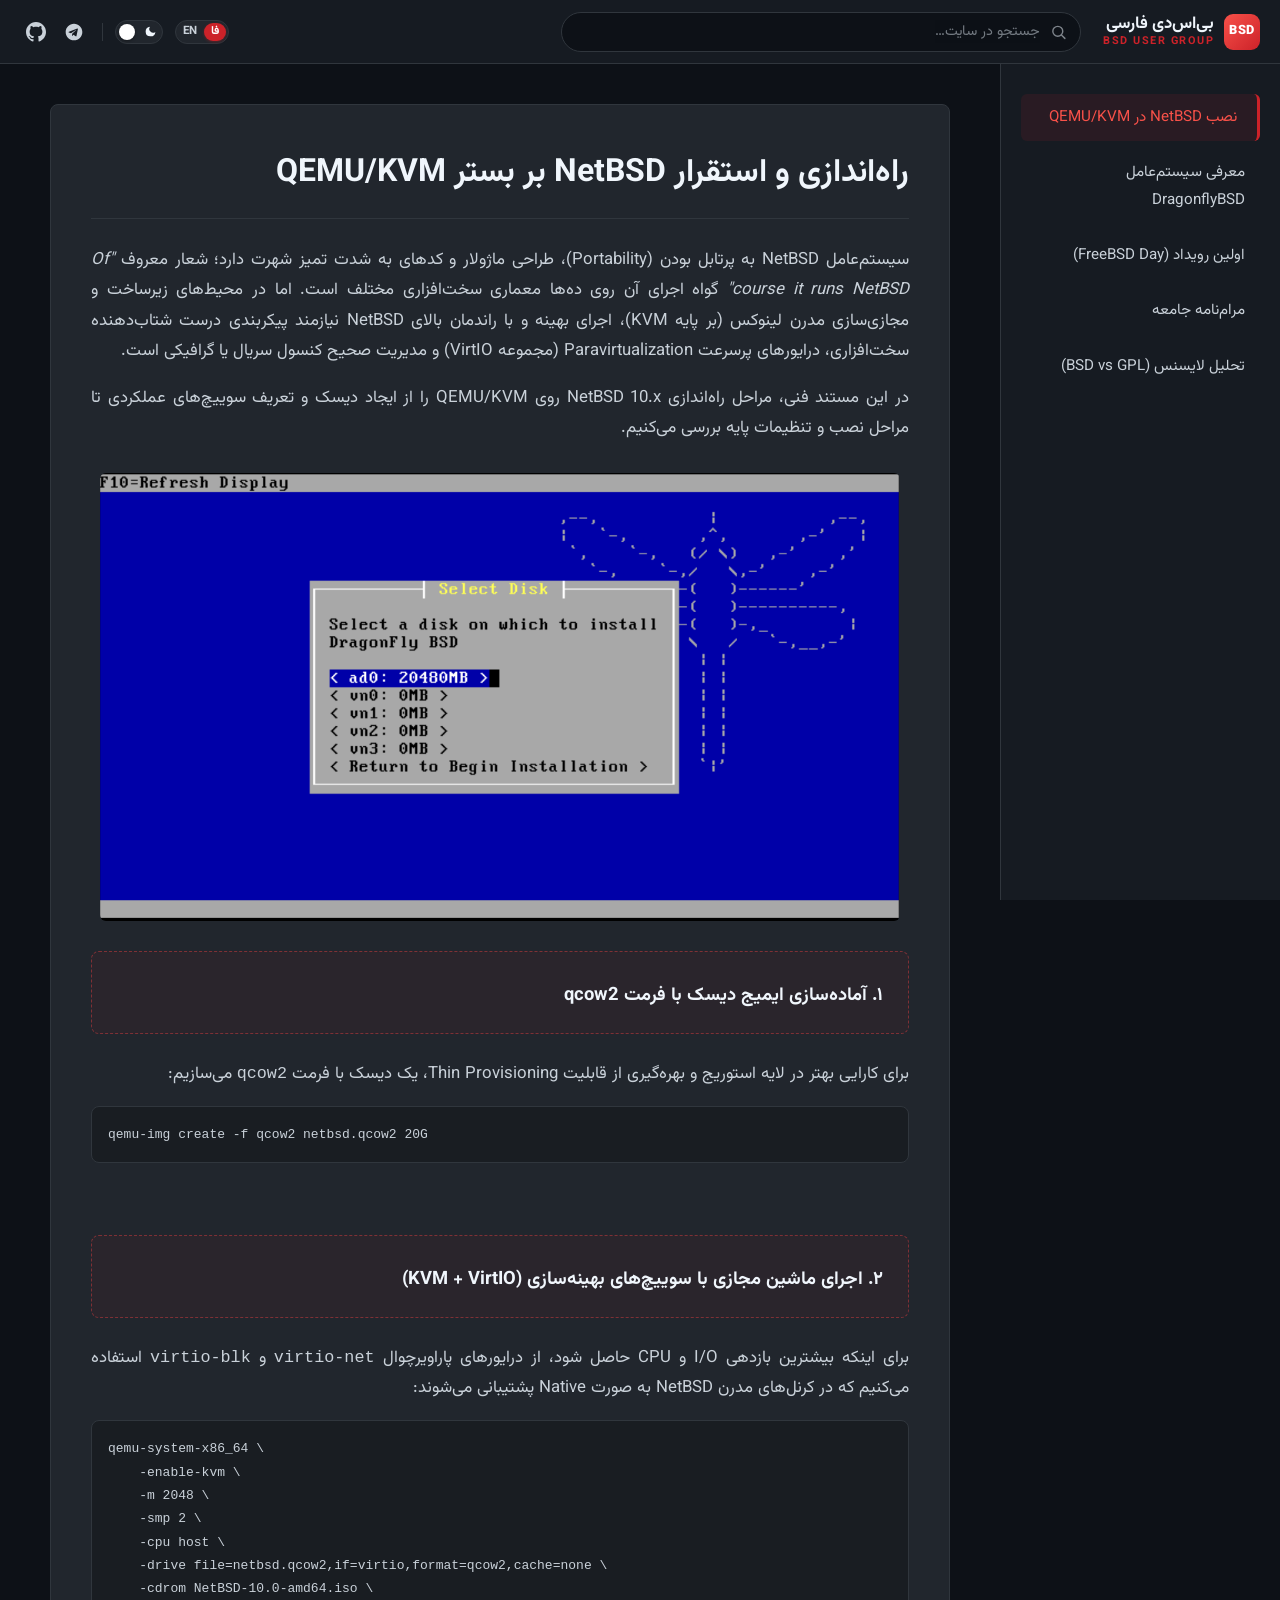
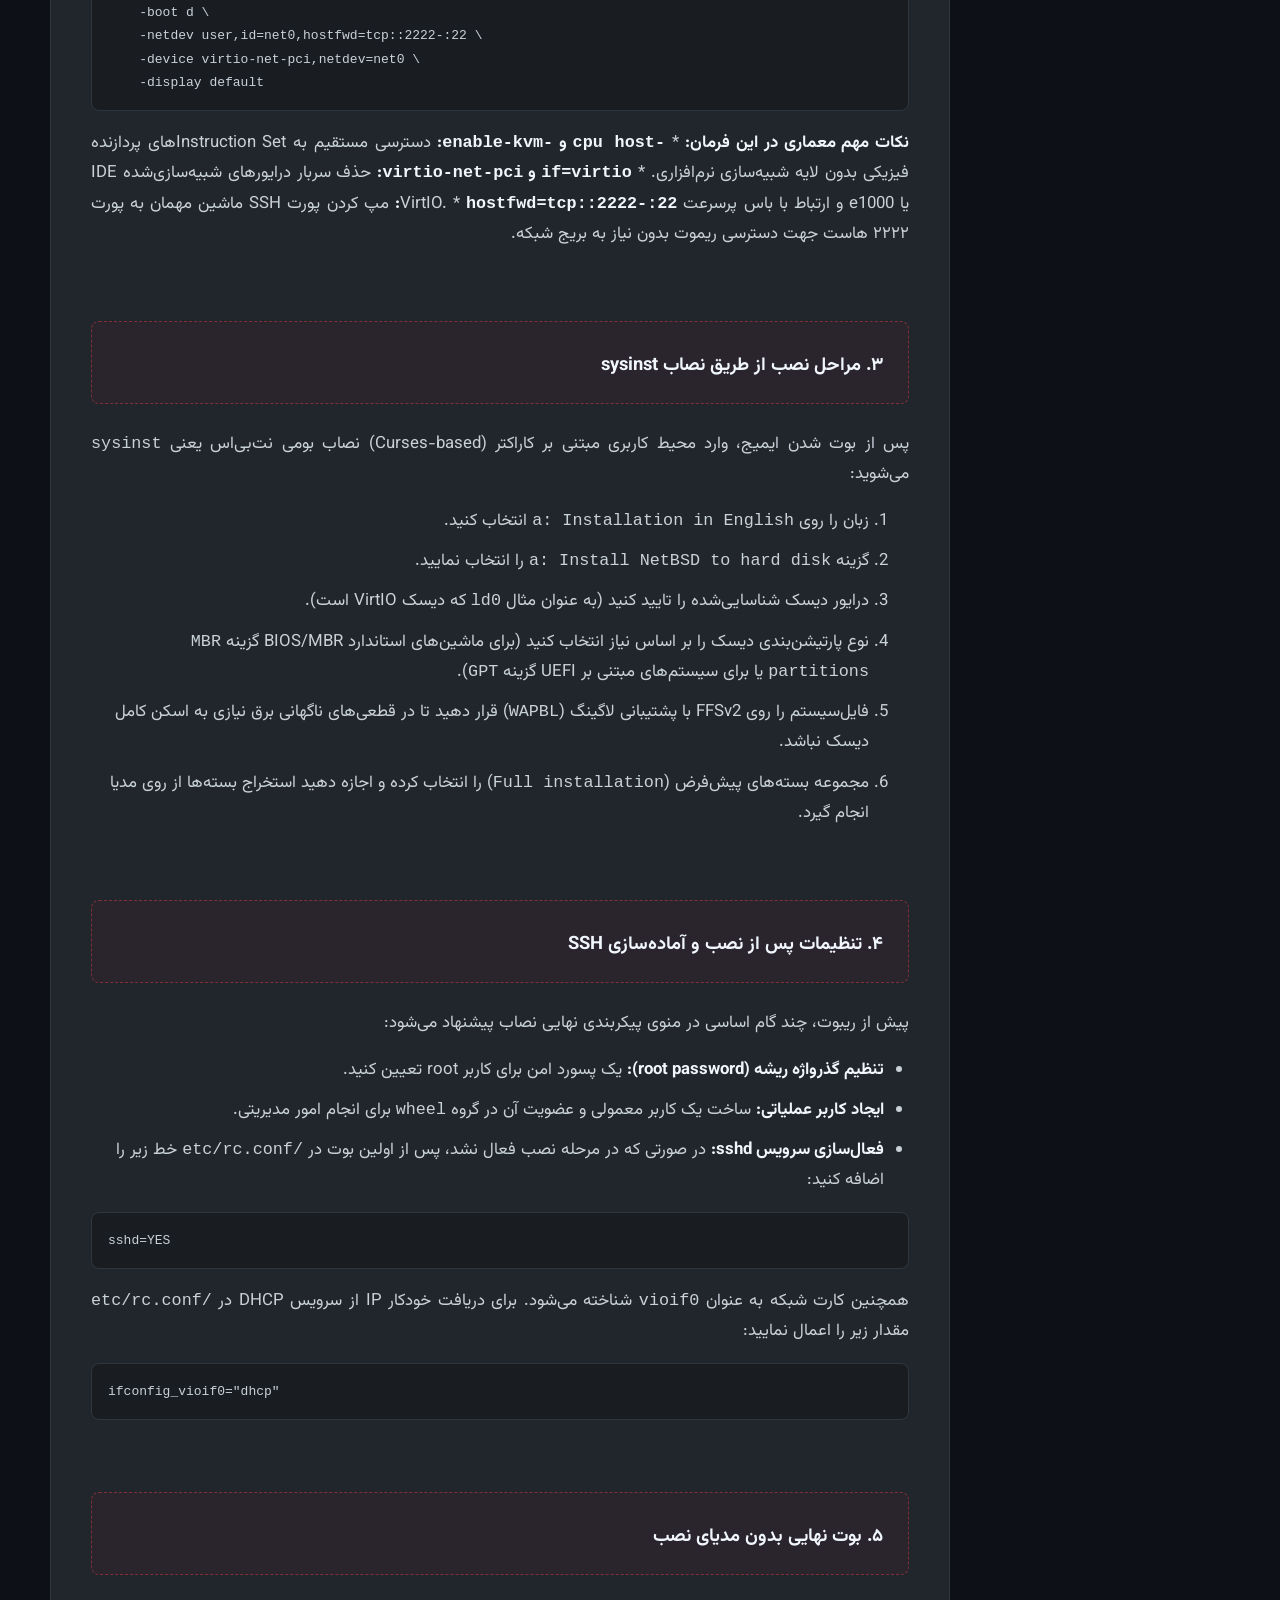
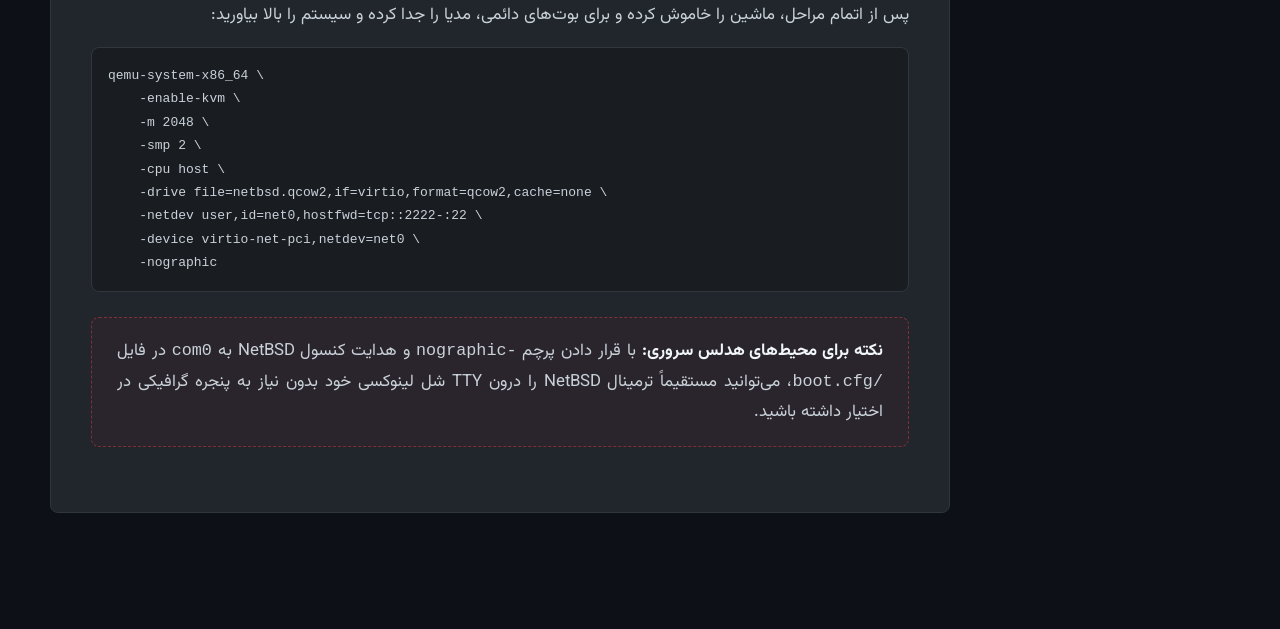
==== site/index.html @ f17d38d9 "feat: add multilingual support with English and Farsi UI translations and RTL layout adjustments" ====
<!DOCTYPE html>
<html lang="fa" dir="rtl">
<head>
    <meta charset="UTF-8">
    <meta name="viewport" content="width=device-width, initial-scale=1.0">
    <title>نصب NetBSD در QEMU/KVM | بی‌اس‌دی فارسی</title>
    
    <link rel="preconnect" href="https://fonts.googleapis.com">
    <link rel="preconnect" href="https://fonts.gstatic.com" crossorigin>
    <link href="https://fonts.googleapis.com/css2?family=Vazirmatn:wght@300;400;500;700;900&display=swap" rel="stylesheet">
    
    <style>
        body { font-family: 'Vazirmatn', sans-serif; margin: 0; }
        .layout-wrapper { display: flex; min-height: 100vh; }
    </style>

    
    <link rel="stylesheet" href="css/main.css">
    
</head>
<script>
    // Theme & Language initialization (at the top to prevent flicker)
    (function() {
        const currentTheme = localStorage.getItem('theme') || 'dark';
        document.documentElement.setAttribute('data-theme', currentTheme);

        const currentLang = localStorage.getItem('lang') || 'fa';
        document.documentElement.setAttribute('lang', currentLang);
        document.documentElement.setAttribute('dir', currentLang === 'en' ? 'ltr' : 'rtl');
    })();
</script>
<body>

<header class="site-header" id="siteHeader">
    <div class="header-inner">

        <button class="hamburger-btn" id="menuBtn" aria-label="Toggle Menu" aria-controls="sidebar" aria-expanded="false">☰</button>

        <a class="site-brand" href="./">
            <span class="brand-mark" aria-hidden="true">BSD</span>
            <span class="brand-text">
                <span class="brand-name">
                    <span class="lang-fa">بی‌اس‌دی فارسی</span>
                    <span class="lang-en">BSD Farsi</span>
                </span>
                <span class="brand-tagline">BSD USER GROUP</span>
            </span>
        </a>

        <div class="header-search" id="headerSearch"
             data-index="./search/search_index.json"
             data-base="./">
            <span class="search-icon" aria-hidden="true">
                <svg viewBox="0 0 24 24" width="17" height="17" fill="none" stroke="currentColor" stroke-width="2" stroke-linecap="round">
                    <circle cx="11" cy="11" r="7"></circle>
                    <path d="M16.5 16.5 21 21"></path>
                </svg>
            </span>
            <input type="search" class="search-input" id="siteSearch" placeholder="جستجو در سایت…"
                   aria-label="جستجو در سایت" autocomplete="off" spellcheck="false">
            <div class="search-results" id="searchResults"></div>
        </div>

        <div class="header-actions">
            <div class="lang-toggle" role="group" aria-label="انتخاب زبان / Language selection">
                <button type="button" class="lang-btn active" data-lang="fa" id="langFa" aria-pressed="true" title="فارسی">فا</button>
                <button type="button" class="lang-btn" data-lang="en" id="langEn" aria-pressed="false" title="English">EN</button>
            </div>
            <div class="theme-toggle">
                <label class="switch" for="theme-switch" aria-label="تغییر پوسته تاریک و روشن">
                    <input type="checkbox" id="theme-switch">
                    <span class="slider">
                        <svg class="icon icon-sun" width="13" height="13" viewBox="0 0 24 24" fill="none" stroke="currentColor" stroke-width="2.2" stroke-linecap="round" stroke-linejoin="round" aria-hidden="true">
                            <circle cx="12" cy="12" r="5"></circle>
                            <line x1="12" y1="1" x2="12" y2="3"></line>
                            <line x1="12" y1="21" x2="12" y2="23"></line>
                            <line x1="4.22" y1="4.22" x2="5.64" y2="5.64"></line>
                            <line x1="18.36" y1="18.36" x2="19.78" y2="19.78"></line>
                            <line x1="1" y1="12" x2="3" y2="12"></line>
                            <line x1="21" y1="12" x2="23" y2="12"></line>
                            <line x1="4.22" y1="19.78" x2="5.64" y2="18.36"></line>
                            <line x1="18.36" y1="5.64" x2="19.78" y2="4.22"></line>
                        </svg>
                        <svg class="icon icon-moon" width="13" height="13" viewBox="0 0 24 24" fill="currentColor" aria-hidden="true">
                            <path d="M21 12.79A9 9 0 1 1 11.21 3 7 7 0 0 0 21 12.79z"></path>
                        </svg>
                    </span>
                </label>
            </div>
            <div class="header-separator" aria-hidden="true"></div>
            <div class="header-socials">
                <a class="header-link" href="https://t.me/bsdfarsi" target="_blank" rel="noopener" aria-label="کانال تلگرام بی‌اس‌دی فارسی">
                    <svg class="social-icon" width="20" height="20" viewBox="0 0 24 24" fill="currentColor">
                        <path d="M12 2C6.48 2 2 6.48 2 12s4.48 10 10 10 10-4.48 10-10S17.52 2 12 2zm4.64 6.8-1.68 7.92c-.12.58-.47.72-.96.45l-2.6-1.92-1.25 1.21c-.14.14-.26.26-.53.26l.19-2.65 4.82-4.35c.21-.19-.05-.29-.32-.11l-5.96 3.75-2.57-.8c-.56-.17-.57-.56.12-.83l10.05-3.87c.47-.17.88.11.73.94z"/>
                    </svg>
                </a>
                <a class="header-link" href="https://github.com/bsdfarsi" target="_blank" rel="noopener" aria-label="گیت‌هاب بی‌اس‌دی فارسی">
                    <svg class="social-icon" width="20" height="20" viewBox="0 0 24 24" fill="currentColor">
                        <path d="M12 0c-6.626 0-12 5.373-12 12 0 5.302 3.438 9.8 8.207 11.387.599.111.793-.261.793-.577v-2.234c-3.338.726-4.033-1.416-4.033-1.416-.546-1.387-1.333-1.756-1.333-1.756-1.089-.745.083-.729.083-.729 1.205.084 1.839 1.237 1.839 1.237 1.07 1.834 2.807 1.304 3.492.997.107-.775.418-1.305.762-1.604-2.665-.305-5.467-1.334-5.467-5.931 0-1.311.469-2.381 1.236-3.221-.124-.303-.535-1.524.117-3.176 0 0 1.008-.322 3.301 1.23.957-.266 1.983-.399 3.003-.404 1.02.005 2.047.138 3.006.404 2.291-1.552 3.297-1.23 3.297-1.23.653 1.653.242 2.874.118 3.176.77.84 1.235 1.911 1.235 3.221 0 4.609-2.807 5.624-5.479 5.921.43.372.823 1.102.823 2.222v3.293c0 .319.192.694.801.576 4.765-1.589 8.199-6.086 8.199-11.386 0-6.627-5.373-12-12-12z"/>
                    </svg>
                </a>
            </div>
        </div>

    </div>
</header>

<div class="layout-wrapper">

    <aside class="sidebar" id="sidebar">
        <ul class="sidebar-menu">
            
            <li>
                <a href="." class="active">
                    <span class="lang-fa">نصب NetBSD در QEMU/KVM</span>
                    <span class="lang-en">
                        Deploying NetBSD on QEMU/KVM
                    </span>
                </a>
            </li>
            
            <li>
                <a href="dragonflybsd/" class="">
                    <span class="lang-fa">معرفی سیستم‌عامل DragonflyBSD</span>
                    <span class="lang-en">
                        Introduction to DragonFly BSD
                        
                    </span>
                </a>
            </li>
            
            <li>
                <a href="freebsd-day/" class="">
                    <span class="lang-fa">اولین رویداد (FreeBSD Day)</span>
                    <span class="lang-en">
                        First Online Event (FreeBSD Day)
                        
                    </span>
                </a>
            </li>
            
            <li>
                <a href="rules/" class="">
                    <span class="lang-fa">مرام‌نامه جامعه</span>
                    <span class="lang-en">
                        Community Code of Conduct
                        
                    </span>
                </a>
            </li>
            
            <li>
                <a href="license/" class="">
                    <span class="lang-fa">تحلیل لایسنس (BSD vs GPL)</span>
                    <span class="lang-en">
                        License Analysis (BSD vs GPL)
                        
                    </span>
                </a>
            </li>
            
        </ul>

        <div class="sidebar-footer">
            <a href="https://github.com/bsdfarsi" target="_blank" rel="noopener" aria-label="GitHub">
                <svg class="social-icon" width="20" height="20" viewBox="0 0 24 24" fill="currentColor">
                    <path d="M12 0c-6.626 0-12 5.373-12 12 0 5.302 3.438 9.8 8.207 11.387.599.111.793-.261.793-.577v-2.234c-3.338.726-4.033-1.416-4.033-1.416-.546-1.387-1.333-1.756-1.333-1.756-1.089-.745.083-.729.083-.729 1.205.084 1.839 1.237 1.839 1.237 1.07 1.834 2.807 1.304 3.492.997.107-.775.418-1.305.762-1.604-2.665-.305-5.467-1.334-5.467-5.931 0-1.311.469-2.381 1.236-3.221-.124-.303-.535-1.524.117-3.176 0 0 1.008-.322 3.301 1.23.957-.266 1.983-.399 3.003-.404 1.02.005 2.047.138 3.006.404 2.291-1.552 3.297-1.23 3.297-1.23.653 1.653.242 2.874.118 3.176.77.84 1.235 1.911 1.235 3.221 0 4.609-2.807 5.624-5.479 5.921.43.372.823 1.102.823 2.222v3.293c0 .319.192.694.801.576 4.765-1.589 8.199-6.086 8.199-11.386 0-6.627-5.373-12-12-12z"/>
                </svg>
                <span class="lang-fa">گیت‌هاب</span>
                <span class="lang-en">GitHub</span>
            </a> | 
            <a href="https://t.me/bsdfarsi" target="_blank" rel="noopener" aria-label="Telegram">
                <svg class="social-icon" width="20" height="20" viewBox="0 0 24 24" fill="currentColor">
                    <path d="M12 2C6.48 2 2 6.48 2 12s4.48 10 10 10 10-4.48 10-10S17.52 2 12 2zm4.64 6.8-1.68 7.92c-.12.58-.47.72-.96.45l-2.6-1.92-1.25 1.21c-.14.14-.26.26-.53.26l.19-2.65 4.82-4.35c.21-.19-.05-.29-.32-.11l-5.96 3.75-2.57-.8c-.56-.17-.57-.56.12-.83l10.05-3.87c.47-.17.88.11.73.94z"/>
                </svg>
                <span class="lang-fa">تلگرام</span>
                <span class="lang-en">Telegram</span>
            </a>
        </div>
    </aside>

    <main class="main-content">
        <article class="doc-section">
            <div class="lang-fa">
<h1 id="netbsd-qemukvm">راه‌اندازی و استقرار NetBSD بر بستر QEMU/KVM</h1>
<p>سیستم‌عامل NetBSD به پرتابل بودن (Portability)، طراحی ماژولار و کدهای به شدت تمیز شهرت دارد؛ شعار معروف <em>"Of course it runs NetBSD"</em> گواه اجرای آن روی ده‌ها معماری سخت‌افزاری مختلف است. اما در محیط‌های زیرساخت و مجازی‌سازی مدرن لینوکس (بر پایه KVM)، اجرای بهینه و با راندمان بالای NetBSD نیازمند پیکربندی درست شتاب‌دهنده سخت‌افزاری، درایورهای پرسرعت Paravirtualization (مجموعه VirtIO) و مدیریت صحیح کنسول سریال یا گرافیکی است.</p>
<p>در این مستند فنی، مراحل راه‌اندازی NetBSD 10.x روی QEMU/KVM را از ایجاد دیسک و تعریف سوییچ‌های عملکردی تا مراحل نصب و تنظیمات پایه بررسی می‌کنیم.</p>
<p><img src="images/dfly.png" alt="NetBSD QEMU Installation" style="width: 100%; max-width: 800px;"></p>
<blockquote>
<h3 id="qcow2">۱. آماده‌سازی ایمیج دیسک با فرمت qcow2</h3>
</blockquote>
<p>برای کارایی بهتر در لایه استوریج و بهره‌گیری از قابلیت Thin Provisioning، یک دیسک با فرمت <code>qcow2</code> می‌سازیم:</p>
<pre><code class="language-bash">qemu-img create -f qcow2 netbsd.qcow2 20G
</code></pre>
<p><br></p>
<blockquote>
<h3 id="kvm-virtio">۲. اجرای ماشین مجازی با سوییچ‌های بهینه‌سازی (KVM + VirtIO)</h3>
</blockquote>
<p>برای اینکه بیشترین بازدهی I/O و CPU حاصل شود، از درایورهای پاراویرچوال <code>virtio-net</code> و <code>virtio-blk</code> استفاده می‌کنیم که در کرنل‌های مدرن NetBSD به صورت Native پشتیبانی می‌شوند:</p>
<pre><code class="language-bash">qemu-system-x86_64 \
    -enable-kvm \
    -m 2048 \
    -smp 2 \
    -cpu host \
    -drive file=netbsd.qcow2,if=virtio,format=qcow2,cache=none \
    -cdrom NetBSD-10.0-amd64.iso \
    -boot d \
    -netdev user,id=net0,hostfwd=tcp::2222-:22 \
    -device virtio-net-pci,netdev=net0 \
    -display default
</code></pre>
<p><strong>نکات مهم معماری در این فرمان:</strong>
* <strong><code>-cpu host</code> و <code>-enable-kvm</code>:</strong> دسترسی مستقیم به Instruction Setهای پردازنده فیزیکی بدون لایه شبیه‌سازی نرم‌افزاری.
* <strong><code>if=virtio</code> و <code>virtio-net-pci</code>:</strong> حذف سربار درایورهای شبیه‌سازی‌شده IDE یا e1000 و ارتباط با باس پرسرعت VirtIO.
* <strong><code>hostfwd=tcp::2222-:22</code>:</strong> مپ کردن پورت SSH ماشین مهمان به پورت ۲۲۲۲ هاست جهت دسترسی ریموت بدون نیاز به بریج شبکه.</p>
<p><br></p>
<blockquote>
<h3 id="sysinst">۳. مراحل نصب از طریق نصاب sysinst</h3>
</blockquote>
<p>پس از بوت شدن ایمیج، وارد محیط کاربری مبتنی بر کاراکتر (Curses-based) نصاب بومی نت‌بی‌اس یعنی <code>sysinst</code> می‌شوید:</p>
<ol>
<li>زبان را روی <code>a: Installation in English</code> انتخاب کنید.</li>
<li>گزینه <code>a: Install NetBSD to hard disk</code> را انتخاب نمایید.</li>
<li>درایور دیسک شناسایی‌شده را تایید کنید (به عنوان مثال <code>ld0</code> که دیسک VirtIO است).</li>
<li>نوع پارتیشن‌بندی دیسک را بر اساس نیاز انتخاب کنید (برای ماشین‌های استاندارد BIOS/MBR گزینه <code>MBR partitions</code> یا برای سیستم‌های مبتنی بر UEFI گزینه <code>GPT</code>).</li>
<li>فایل‌سیستم را روی FFSv2 با پشتیبانی لاگینگ (<code>WAPBL</code>) قرار دهید تا در قطعی‌های ناگهانی برق نیازی به اسکن کامل دیسک نباشد.</li>
<li>مجموعه بسته‌های پیش‌فرض (<code>Full installation</code>) را انتخاب کرده و اجازه دهید استخراج بسته‌ها از روی مدیا انجام گیرد.</li>
</ol>
<p><br></p>
<blockquote>
<h3 id="ssh">۴. تنظیمات پس از نصب و آماده‌سازی SSH</h3>
</blockquote>
<p>پیش از ریبوت، چند گام اساسی در منوی پیکربندی نهایی نصاب پیشنهاد می‌شود:</p>
<ul>
<li><strong>تنظیم گذرواژه ریشه (root password):</strong> یک پسورد امن برای کاربر root تعیین کنید.</li>
<li><strong>ایجاد کاربر عملیاتی:</strong> ساخت یک کاربر معمولی و عضویت آن در گروه <code>wheel</code> برای انجام امور مدیریتی.</li>
<li><strong>فعال‌سازی سرویس sshd:</strong> در صورتی که در مرحله نصب فعال نشد، پس از اولین بوت در <code>/etc/rc.conf</code> خط زیر را اضافه کنید:</li>
</ul>
<pre><code class="language-sh">sshd=YES
</code></pre>
<p>همچنین کارت شبکه به عنوان <code>vioif0</code> شناخته می‌شود. برای دریافت خودکار IP از سرویس DHCP در <code>/etc/rc.conf</code> مقدار زیر را اعمال نمایید:</p>
<pre><code class="language-sh">ifconfig_vioif0=&quot;dhcp&quot;
</code></pre>
<p><br></p>
<blockquote>
<h3 id="_1">۵. بوت نهایی بدون مدیای نصب</h3>
</blockquote>
<p>پس از اتمام مراحل، ماشین را خاموش کرده و برای بوت‌های دائمی، مدیا را جدا کرده و سیستم را بالا بیاورید:</p>
<pre><code class="language-bash">qemu-system-x86_64 \
    -enable-kvm \
    -m 2048 \
    -smp 2 \
    -cpu host \
    -drive file=netbsd.qcow2,if=virtio,format=qcow2,cache=none \
    -netdev user,id=net0,hostfwd=tcp::2222-:22 \
    -device virtio-net-pci,netdev=net0 \
    -nographic
</code></pre>
<blockquote>
<p><strong>نکته برای محیط‌های هدلس سروری:</strong> با قرار دادن پرچم <code>-nographic</code> و هدایت کنسول NetBSD به <code>com0</code> در فایل <code>/boot.cfg</code>، می‌توانید مستقیماً ترمینال NetBSD را درون TTY شل لینوکسی خود بدون نیاز به پنجره گرافیکی در اختیار داشته باشید.</p>
</blockquote>
</div>
<div class="lang-en">
<h1 id="deploying-and-running-netbsd-on-qemukvm">Deploying and Running NetBSD on QEMU/KVM</h1>
<p>The NetBSD operating system is renowned for its portability, modular design, and clean codebase; its famous slogan <em>"Of course it runs NetBSD"</em> bears testament to its ability to run across dozens of hardware architectures. In modern Linux infrastructure and virtualization environments (based on KVM), achieving optimal performance with NetBSD requires proper configuration of hardware acceleration, high-throughput paravirtualization drivers (the VirtIO suite), and appropriate serial or graphical console management.</p>
<p>In this technical guide, we walk through setting up NetBSD 10.x on QEMU/KVM—from creating disk images and configuring performance flags to completing installation and essential post-install setup.</p>
<p><img src="images/dfly.png" alt="NetBSD QEMU Installation" style="width: 100%; max-width: 800px;"></p>
<blockquote>
<h3 id="1-preparing-the-disk-image-qcow2-format">1. Preparing the Disk Image (qcow2 Format)</h3>
</blockquote>
<p>For optimal storage performance and to leverage thin provisioning capabilities, create a virtual disk in <code>qcow2</code> format:</p>
<pre><code class="language-bash">qemu-img create -f qcow2 netbsd.qcow2 20G
</code></pre>
<p><br></p>
<blockquote>
<h3 id="2-launching-the-virtual-machine-with-optimized-flags-kvm-virtio">2. Launching the Virtual Machine with Optimized Flags (KVM + VirtIO)</h3>
</blockquote>
<p>To achieve maximum I/O and CPU throughput, utilize the <code>virtio-net</code> and <code>virtio-blk</code> paravirtualized drivers, which are natively supported in modern NetBSD kernels:</p>
<pre><code class="language-bash">qemu-system-x86_64 \
    -enable-kvm \
    -m 2048 \
    -smp 2 \
    -cpu host \
    -drive file=netbsd.qcow2,if=virtio,format=qcow2,cache=none \
    -cdrom NetBSD-10.0-amd64.iso \
    -boot d \
    -netdev user,id=net0,hostfwd=tcp::2222-:22 \
    -device virtio-net-pci,netdev=net0 \
    -display default
</code></pre>
<p><strong>Key architectural flags in this command:</strong>
* <strong><code>-cpu host</code> and <code>-enable-kvm</code>:</strong> Direct pass-through of physical CPU instruction sets without software emulation overhead.
* <strong><code>if=virtio</code> and <code>virtio-net-pci</code>:</strong> Bypasses emulation layers of legacy IDE or e1000 adapters, utilizing high-speed VirtIO bus communication.
* <strong><code>hostfwd=tcp::2222-:22</code>:</strong> Forwards host port 2222 to guest SSH port 22 for convenient remote access without requiring network bridge setup.</p>
<p><br></p>
<blockquote>
<h3 id="3-installation-steps-via-sysinst">3. Installation Steps via sysinst</h3>
</blockquote>
<p>Once the ISO boots, you enter the curses-based NetBSD installer, <code>sysinst</code>:</p>
<ol>
<li>Select language: <code>a: Installation in English</code>.</li>
<li>Choose <code>a: Install NetBSD to hard disk</code>.</li>
<li>Confirm the detected disk device (typically <code>ld0</code> for the VirtIO block device).</li>
<li>Select partitioning scheme according to your firmware (<code>MBR partitions</code> for standard BIOS or <code>GPT</code> for UEFI).</li>
<li>Format the filesystem as FFSv2 with logging support enabled (<code>WAPBL</code>) to prevent lengthy fsck scans upon unexpected shutdowns.</li>
<li>Choose the default package set (<code>Full installation</code>) and proceed with extracting installation sets from the install media.</li>
</ol>
<p><br></p>
<blockquote>
<h3 id="4-post-installation-ssh-configuration">4. Post-Installation &amp; SSH Configuration</h3>
</blockquote>
<p>Before rebooting, perform these essential steps in the post-install configuration menu:</p>
<ul>
<li><strong>Set root password:</strong> Choose a strong password for administrative access.</li>
<li><strong>Add an operational user:</strong> Create an unprivileged user and add them to the <code>wheel</code> group for administrative tasks.</li>
<li><strong>Enable SSH daemon (<code>sshd</code>):</strong> If not enabled during install, append to <code>/etc/rc.conf</code>:</li>
</ul>
<pre><code class="language-sh">sshd=YES
</code></pre>
<p>The VirtIO network interface is recognized as <code>vioif0</code>. Configure dynamic IP allocation via DHCP in <code>/etc/rc.conf</code>:</p>
<pre><code class="language-sh">ifconfig_vioif0=&quot;dhcp&quot;
</code></pre>
<p><br></p>
<blockquote>
<h3 id="5-final-boot-without-installation-media">5. Final Boot Without Installation Media</h3>
</blockquote>
<p>After installation completes, shut down the VM, detach the installation media, and boot permanently from disk:</p>
<pre><code class="language-bash">qemu-system-x86_64 \
    -enable-kvm \
    -m 2048 \
    -smp 2 \
    -cpu host \
    -drive file=netbsd.qcow2,if=virtio,format=qcow2,cache=none \
    -netdev user,id=net0,hostfwd=tcp::2222-:22 \
    -device virtio-net-pci,netdev=net0 \
    -nographic
</code></pre>
<blockquote>
<p><strong>Tip for headless server setups:</strong> Passing the <code>-nographic</code> flag along with redirecting NetBSD's console to <code>com0</code> in <code>/boot.cfg</code> allows full serial console interaction right inside your host Linux shell TTY without any graphic window dependencies.</p>
</blockquote>
</div>
        </article>
    </main>

</div>

<script>
    const menuBtn = document.getElementById('menuBtn');
    const sidebar = document.getElementById('sidebar');
    const menuLinks = document.querySelectorAll('.sidebar-menu a');

    if (menuBtn && sidebar) {
        const setSidebar = open => {
            sidebar.classList.toggle('open', open);
            menuBtn.textContent = open ? '✕' : '☰';
            menuBtn.setAttribute('aria-expanded', String(open));
        };

        menuBtn.addEventListener('click', () => {
            setSidebar(!sidebar.classList.contains('open'));
        });

        menuLinks.forEach(link => {
            link.addEventListener('click', () => setSidebar(false));
        });

        document.addEventListener('keydown', event => {
            if (event.key === 'Escape' && sidebar.classList.contains('open')) {
                setSidebar(false);
                menuBtn.focus();
            }
        });
    }

    // Theme Toggle Logic
    const themeSwitch = document.getElementById('theme-switch');
    const htmlElement = document.documentElement;
    
    // Sync switch state with current theme
    if (htmlElement.getAttribute('data-theme') === 'light') {
        themeSwitch.checked = true;
    }

    themeSwitch.addEventListener('change', () => {
        const theme = themeSwitch.checked ? 'light' : 'dark';
        htmlElement.setAttribute('data-theme', theme);
        localStorage.setItem('theme', theme);
    });

    // Language Toggle Logic (On-Demand Switcher)
    const langFaBtn = document.getElementById('langFa');
    const langEnBtn = document.getElementById('langEn');

    function setLanguage(lang) {
        htmlElement.setAttribute('lang', lang);
        htmlElement.setAttribute('dir', lang === 'en' ? 'ltr' : 'rtl');
        localStorage.setItem('lang', lang);

        if (langFaBtn && langEnBtn) {
            langFaBtn.classList.toggle('active', lang === 'fa');
            langFaBtn.setAttribute('aria-pressed', String(lang === 'fa'));
            langEnBtn.classList.toggle('active', lang === 'en');
            langEnBtn.setAttribute('aria-pressed', String(lang === 'en'));
        }

        const siteSearch = document.getElementById('siteSearch');
        if (siteSearch) {
            siteSearch.placeholder = lang === 'en' ? 'Search documentation…' : 'جستجو در سایت…';
            siteSearch.setAttribute('aria-label', lang === 'en' ? 'Search documentation' : 'جستجو در سایت');
        }

        const activeLink = document.querySelector('.sidebar-menu a.active');
        if (activeLink) {
            const titleEl = activeLink.querySelector(lang === 'en' ? '.lang-en' : '.lang-fa');
            if (titleEl) {
                const siteName = lang === 'en' ? 'BSD Farsi' : 'بی‌اس‌دی فارسی';
                document.title = `${titleEl.textContent.trim()} | ${siteName}`;
            }
        }

        // Dispatch on-demand event for any page hooks or listeners
        window.dispatchEvent(new CustomEvent('languageChange', { detail: { lang } }));
    }

    if (langFaBtn && langEnBtn) {
        const initialLang = localStorage.getItem('lang') || 'fa';
        setLanguage(initialLang);

        langFaBtn.addEventListener('click', () => setLanguage('fa'));
        langEnBtn.addEventListener('click', () => setLanguage('en'));
    }

    // Header shadow once the page is scrolled
    const siteHeader = document.getElementById('siteHeader');

    if (siteHeader) {
        const syncHeaderShadow = () => {
            siteHeader.classList.toggle('scrolled', window.scrollY > 4);
        };
        window.addEventListener('scroll', syncHeaderShadow, { passive: true });
        syncHeaderShadow();
    }

    // Search
    const searchBox = document.getElementById('headerSearch');

    if (searchBox) {
        const input = searchBox.querySelector('.search-input');
        const resultsBox = searchBox.querySelector('.search-results');
        const indexUrl = searchBox.dataset.index;
        const baseUrl = searchBox.dataset.base || '';

        // Zero-width marks, harakat and spaces are ignored while typing
        const IGNORABLE = '[\\s\\u200b-\\u200f\\u2060-\\u206f\\u064b-\\u0652\\ufeff]*';
        // Every spelling variant of a letter maps to a class covering them all,
        // so a query typed with Arabic letters still matches the Persian text.
        const VARIANTS = {
            'ی': '[یيى]', 'ي': '[یيى]', 'ى': '[یيى]',
            'ک': '[کک]', 'ك': '[کک]',
            'ا': '[اأإآٱ]', 'أ': '[اأإآٱ]', 'إ': '[اأإآٱ]',
            'آ': '[اأإآٱ]', 'ٱ': '[اأإآٱ]',
            'ه': '[هة]', 'ة': '[هة]',
            'و': '[وؤ]', 'ؤ': '[وؤ]'
        };

        let docs = null;
        let loading = null;
        let activeIndex = -1;
        let resultLinks = [];

        const escapeChar = ch => ch.replace(/[.*+?^${}()|[\]\\]/g, '\\$&');

        // Turn a query token into a tolerant pattern so that Arabic/Persian
        // spelling variants and ZWNJ still match the indexed text.
        const tokenPattern = token => Array.from(token)
            .map(ch => (/\s/.test(ch) ? IGNORABLE : (VARIANTS[ch] || escapeChar(ch))))
            .join('');

        const buildPattern = query => {
            const tokens = query.split(/\s+/).filter(Boolean).map(tokenPattern);
            return tokens.length ? new RegExp(tokens.join('|'), 'gi') : null;
        };

        const countMatches = (text, re) => {
            re.lastIndex = 0;
            const matches = text.match(re);
            return matches ? matches.length : 0;
        };

        const search = query => {
            const re = buildPattern(query);
            if (!re || !docs) return [];

            const hits = [];
            for (const doc of docs) {
                const title = doc.title || '';
                const text = doc.text || '';
                const inTitle = countMatches(title, re);
                const inText = countMatches(text, re);
                if (!inTitle && !inText) continue;
                hits.push({ doc, title, text, score: inTitle * 6 + inText });
            }

            hits.sort((a, b) => b.score - a.score);
            return hits.slice(0, 12);
        };

        const loadIndex = () => {
            if (!loading) {
                loading = fetch(indexUrl)
                    .then(response => {
                        if (!response.ok) throw new Error(response.status);
                        return response.json();
                    })
                    .then(data => { docs = (data && data.docs) || []; })
                    .catch(() => { docs = []; });
            }
            return loading;
        };

        // Build highlighted text as DOM nodes (never inject raw HTML)
        const highlight = (text, re) => {
            const fragment = document.createDocumentFragment();
            re.lastIndex = 0;
            let last = 0;
            let match;

            while ((match = re.exec(text)) !== null) {
                if (match.index > last) {
                    fragment.appendChild(document.createTextNode(text.slice(last, match.index)));
                }
                const mark = document.createElement('mark');
                mark.textContent = match[0];
                fragment.appendChild(mark);
                last = match.index + match[0].length;
                if (!match[0].length) re.lastIndex++;
            }

            if (last < text.length) {
                fragment.appendChild(document.createTextNode(text.slice(last)));
            }
            return fragment;
        };

        const buildSnippet = (text, re) => {
            re.lastIndex = 0;
            const match = re.exec(text);
            const from = match ? Math.max(0, match.index - 50) : 0;
            const to = match
                ? Math.min(text.length, match.index + match[0].length + 90)
                : Math.min(text.length, 160);

            return (from > 0 ? '…' : '') +
                   text.slice(from, to).replace(/\s+/g, ' ').trim() +
                   (to < text.length ? '…' : '');
        };

        const closeResults = () => {
            resultsBox.classList.remove('open');
            resultsBox.textContent = '';
            resultLinks = [];
            activeIndex = -1;
        };

        const setActive = index => {
            if (!resultLinks.length) return;
            activeIndex = (index + resultLinks.length) % resultLinks.length;
            resultLinks.forEach((link, i) => link.classList.toggle('active', i === activeIndex));
            const active = resultLinks[activeIndex];
            if (active) active.scrollIntoView({ block: 'nearest' });
        };

        const showMessage = message => {
            closeResults();
            const empty = document.createElement('div');
            empty.className = 'search-empty';
            empty.textContent = message;
            resultsBox.appendChild(empty);
            resultsBox.classList.add('open');
        };

        const render = query => {
            const hits = search(query);
            if (!hits.length) {
                showMessage('نتیجه‌ای یافت نشد.');
                return;
            }

            const re = buildPattern(query);
            closeResults();

            hits.forEach(hit => {
                const link = document.createElement('a');
                link.className = 'search-result';
                link.href = baseUrl + hit.doc.location;

                const title = document.createElement('div');
                title.className = 'search-result-title';
                title.appendChild(highlight(hit.title, re));
                link.appendChild(title);

                if (hit.text) {
                    const snippet = document.createElement('div');
                    snippet.className = 'search-result-snippet';
                    snippet.appendChild(highlight(buildSnippet(hit.text, re), re));
                    link.appendChild(snippet);
                }

                resultsBox.appendChild(link);
                resultLinks.push(link);
            });

            resultsBox.classList.add('open');
        };

        const query = () => input.value.trim();

        const run = () => {
            const current = query();
            if (current.length < 2) {
                closeResults();
                return;
            }
            loadIndex().then(() => {
                if (query() === current) render(current);
            });
        };

        let debounce;
        input.addEventListener('input', () => {
            clearTimeout(debounce);
            debounce = setTimeout(run, 180);
        });

        input.addEventListener('focus', run);

        input.addEventListener('keydown', event => {
            if (event.key === 'ArrowDown') {
                event.preventDefault();
                if (!resultLinks.length) return;
                if (!resultsBox.classList.contains('open')) setActive(0);
                else setActive(activeIndex + 1);
            } else if (event.key === 'ArrowUp') {
                event.preventDefault();
                setActive(activeIndex - 1);
            } else if (event.key === 'Enter') {
                if (resultLinks[activeIndex]) {
                    event.preventDefault();
                    window.location.href = resultLinks[activeIndex].href;
                }
            } else if (event.key === 'Escape') {
                closeResults();
                input.blur();
            }
        });

        document.addEventListener('click', event => {
            if (!searchBox.contains(event.target)) closeResults();
        });

        document.addEventListener('keydown', event => {
            const openSearch = event.key === 'k' && (event.ctrlKey || event.metaKey);
            const slashSearch = event.key === '/' && document.activeElement !== input
                && !/^(INPUT|TEXTAREA|SELECT)$/.test(document.activeElement.tagName);

            if (openSearch || slashSearch) {
                event.preventDefault();
                input.focus();
                input.select();
            }
        });
    }
</script>

</body>
</html>
---- site/css/main.css ----
html {
    scroll-behavior: smooth;
}

:root {
    --bg-color: #0d1117;         
    --sidebar-bg: #161b22;     
    --header-bg: #161b22;      
    --card-bg: #21262d;        
    --primary-color: #cc2229;   
    --primary-hover: #f85149;   
    --text-color: #c9d1d9;      
    --text-strong: #f0f6fc;     
    --border-color: #30363d;    
    --sidebar-width: 280px;
    --header-height: 64px;
}

[data-theme="light"] {
    --bg-color: #f6f8fa;
    --sidebar-bg: #ffffff;
    --header-bg: #ffffff;
    --card-bg: #ffffff;
    --primary-color: #cc2229;
    --primary-hover: #a51d21;
    --text-color: #24292f;
    --text-strong: #1b1f24;
    --border-color: #d0d7de;
}

* {
    box-sizing: border-box;
}

body {
    font-family: 'Vazirmatn', sans-serif;
    background-color: var(--bg-color);
    color: var(--text-color);
    line-height: 1.8;
    margin: 0;
    padding: 0;
    -webkit-font-smoothing: antialiased;
    transition: background-color 0.3s ease, color 0.3s ease;
}

.doc-section img {
    max-width: 100%;
    height: auto;
    display: block;
    margin: 30px auto;
    border-radius: 6px;
}

/* ---------- Top header ---------- */
.site-header {
    position: sticky;
    top: 0;
    z-index: 1002;
    height: var(--header-height);
    background-color: var(--header-bg);
    border-bottom: 1px solid var(--border-color);
    transition: background-color 0.3s ease, border-color 0.3s ease, box-shadow 0.25s ease;
}

.site-header.scrolled {
    box-shadow: 0 6px 20px rgba(0, 0, 0, 0.25);
}

.header-inner {
    max-width: 1600px;
    height: 100%;
    margin: 0 auto;
    padding: 0 20px;
    display: flex;
    align-items: center;
    gap: 18px;
    width: 100%;
}

.site-brand {
    display: flex;
    align-items: center;
    gap: 10px;
    text-decoration: none;
    flex-shrink: 0;
}

.brand-mark {
    width: 36px;
    height: 36px;
    border-radius: 9px;
    background: linear-gradient(135deg, var(--primary-hover), var(--primary-color));
    color: #fff;
    font-size: 0.8rem;
    font-weight: 900;
    letter-spacing: 0.5px;
    display: flex;
    align-items: center;
    justify-content: center;
    user-select: none;
}

.brand-text {
    display: flex;
    flex-direction: column;
    line-height: 1.25;
}

.brand-name {
    color: var(--text-strong);
    font-size: 1.05rem;
    font-weight: 700;
    white-space: nowrap;
}

.brand-tagline {
    color: var(--primary-color);
    font-size: 0.68rem;
    font-weight: 700;
    letter-spacing: 1.5px;
}

.header-actions {
    display: flex;
    align-items: center;
    gap: 12px;
    margin-inline-start: auto;
    flex-shrink: 0;
}

.header-socials {
    display: flex;
    align-items: center;
    gap: 6px;
}

.header-separator {
    width: 1px;
    height: 18px;
    background-color: var(--border-color);
    flex-shrink: 0;
    transition: background-color 0.3s ease;
}

.header-link {
    color: var(--text-color);
    text-decoration: none;
    font-size: 0.88rem;
    padding: 6px;
    border-radius: 8px;
    white-space: nowrap;
    transition: color 0.2s ease, background-color 0.2s ease, transform 0.15s ease;
    display: inline-flex;
    align-items: center;
    justify-content: center;
    line-height: 1;
}

.header-link:hover {
    color: var(--primary-hover);
    background-color: rgba(204, 34, 41, 0.1);
}

.header-link svg {
    width: 20px;
    height: 20px;
    display: block;
}

.social-icon {
    display: inline-block;
    vertical-align: middle;
}

/* ---------- Language toggle ---------- */
.lang-toggle {
    display: inline-flex;
    align-items: center;
    background-color: var(--card-bg);
    border: 1px solid var(--border-color);
    border-radius: 24px;
    height: 24px;
    padding: 2px;
    box-sizing: border-box;
    gap: 2px;
    flex-shrink: 0;
    transition: background-color 0.3s ease, border-color 0.3s ease;
}

.lang-toggle:hover {
    border-color: var(--primary-hover);
}

.lang-btn {
    border: none;
    background: transparent;
    color: var(--text-color);
    font-family: inherit;
    font-size: 0.72rem;
    font-weight: 700;
    line-height: 1;
    height: 18px;
    min-width: 22px;
    padding: 0 5px;
    border-radius: 12px;
    cursor: pointer;
    transition: background-color 0.2s ease, color 0.2s ease, box-shadow 0.2s ease;
    display: inline-flex;
    align-items: center;
    justify-content: center;
    user-select: none;
}

.lang-btn:hover:not(.active) {
    color: var(--text-strong);
    background-color: rgba(255, 255, 255, 0.08);
}

.lang-btn:focus-visible {
    outline: 2px solid var(--primary-hover);
    outline-offset: 1px;
}

.lang-btn.active {
    background-color: var(--primary-color);
    color: #ffffff;
    box-shadow: 0 1px 3px rgba(204, 34, 41, 0.35);
}

[data-theme="light"] .lang-toggle {
    background-color: #eaecf0;
    border-color: #d0d7de;
}

[data-theme="light"] .lang-btn:hover:not(.active) {
    background-color: rgba(0, 0, 0, 0.06);
}

/* ---------- Language Visibility ---------- */
html[lang="fa"] .lang-en {
    display: none !important;
}

html[lang="en"] .lang-fa {
    display: none !important;
}

html[lang="en"] .doc-section p {
    text-align: left;
}

/* ---------- Theme toggle ---------- */
.theme-toggle {
    margin: 0;
    display: flex;
    align-items: center;
    flex-shrink: 0;
}

.theme-toggle .switch {
    position: relative;
    display: inline-flex;
    align-items: center;
    width: 48px;
    height: 24px;
    cursor: pointer;
    user-select: none;
}

.theme-toggle input {
    position: absolute;
    opacity: 0;
    width: 0;
    height: 0;
    margin: 0;
    pointer-events: none;
}

.theme-toggle .slider {
    position: absolute;
    inset: 0;
    cursor: pointer;
    background-color: var(--card-bg);
    border: 1px solid var(--border-color);
    transition: background-color 0.3s ease, border-color 0.3s ease, box-shadow 0.2s ease;
    border-radius: 24px;
    display: flex;
    align-items: center;
    justify-content: space-between;
    padding: 0 5px;
    direction: ltr; /* Keeps coordinates predictable regardless of page direction */
}

.theme-toggle .switch:hover .slider {
    border-color: var(--primary-hover);
}

.theme-toggle input:focus-visible + .slider {
    outline: 2px solid var(--primary-hover);
    outline-offset: 2px;
}

.theme-toggle .slider:before {
    position: absolute;
    content: "";
    height: 16px;
    width: 16px;
    left: 3px;
    bottom: 3px;
    background-color: #ffffff;
    transition: transform 0.25s cubic-bezier(0.4, 0, 0.2, 1), background-color 0.3s ease, box-shadow 0.3s ease;
    border-radius: 50%;
    box-shadow: 0 1px 3px rgba(0, 0, 0, 0.4);
    z-index: 2;
}

.theme-toggle input:checked + .slider {
    background-color: #eaecf0;
    border-color: #d0d7de;
}

.theme-toggle input:checked + .slider:before {
    transform: translateX(24px);
    background-color: var(--primary-color);
    box-shadow: 0 1px 3px rgba(204, 34, 41, 0.35);
}

.theme-toggle .icon {
    display: inline-flex;
    align-items: center;
    justify-content: center;
    width: 13px;
    height: 13px;
    transition: opacity 0.25s ease, color 0.25s ease;
    user-select: none;
    pointer-events: none;
    z-index: 1;
}

[data-theme="dark"] .icon-sun { opacity: 0; color: #8b949e; }
[data-theme="dark"] .icon-moon { opacity: 1; color: #f0f6fc; }
[data-theme="light"] .icon-sun { opacity: 1; color: var(--primary-color); }
[data-theme="light"] .icon-moon { opacity: 0; color: #57606a; }

/* ---------- Search ---------- */
.header-search {
    position: relative;
    flex: 1 1 auto;
    max-width: 520px;
    min-width: 0;
    margin: 0 4px;
}

.search-icon {
    position: absolute;
    inset-inline-start: 14px;
    top: 50%;
    transform: translateY(-50%);
    color: var(--text-color);
    opacity: 0.6;
    pointer-events: none;
    display: flex;
    transition: opacity 0.2s ease;
}

.search-input {
    width: 100%;
    height: 40px;
    font-family: inherit;
    font-size: 0.9rem;
    color: var(--text-color);
    background-color: var(--bg-color);
    border: 1px solid var(--border-color);
    border-radius: 999px;
    padding-inline-start: 40px;
    padding-inline-end: 16px;
    outline: none;
    transition: border-color 0.2s ease, box-shadow 0.2s ease, background-color 0.3s ease;
}

.search-input::placeholder {
    color: var(--text-color);
    opacity: 0.55;
}

.search-input:focus {
    border-color: var(--primary-color);
    box-shadow: 0 0 0 3px rgba(204, 34, 41, 0.15);
}

.header-search:focus-within .search-icon {
    opacity: 1;
}

.search-input::-webkit-search-cancel-button {
    filter: invert(50%);
    cursor: pointer;
}

.search-results {
    display: none;
    position: absolute;
    top: calc(100% + 8px);
    inset-inline: 0;
    z-index: 1003;
    padding: 6px;
    max-height: min(60vh, 460px);
    overflow-y: auto;
    background-color: var(--card-bg);
    border: 1px solid var(--border-color);
    border-radius: 10px;
    box-shadow: 0 14px 34px rgba(0, 0, 0, 0.4);
    transition: background-color 0.3s ease, border-color 0.3s ease;
}

.search-results.open {
    display: block;
    animation: fadeIn 0.15s ease-in-out;
}

.search-result {
    display: block;
    padding: 10px 12px;
    border-radius: 8px;
    text-decoration: none;
    color: var(--text-color);
    transition: background-color 0.15s ease;
}

.search-result:hover,
.search-result.active {
    background-color: rgba(204, 34, 41, 0.1);
}

.search-result-title {
    color: var(--text-strong);
    font-size: 0.95rem;
    font-weight: 500;
    line-height: 1.6;
}

.search-result-snippet {
    margin-top: 4px;
    font-size: 0.8rem;
    line-height: 1.7;
    opacity: 0.75;
    display: -webkit-box;
    -webkit-line-clamp: 2;
    -webkit-box-orient: vertical;
    overflow: hidden;
}

.search-result mark {
    background-color: rgba(204, 34, 41, 0.25);
    color: var(--text-strong);
    border-radius: 3px;
    padding: 0 2px;
}

.search-empty {
    padding: 16px 12px;
    text-align: center;
    font-size: 0.85rem;
    opacity: 0.7;
}

/* ---------- Layout ---------- */
.layout-wrapper {
    display: flex;
    min-height: calc(100vh - var(--header-height));
    max-width: 1600px;
    margin: 0 auto;
}

.sidebar {
    width: var(--sidebar-width);
    background-color: var(--sidebar-bg);
    border-inline-end: 1px solid var(--border-color);
    position: sticky;
    top: var(--header-height);
    height: calc(100vh - var(--header-height));
    padding: 30px 20px;
    overflow-y: auto;
    display: flex;
    flex-direction: column;
    transition: background-color 0.3s ease, border-color 0.3s ease;
}

.sidebar-menu {
    list-style: none;
    padding: 0;
    margin: 0;
}

.sidebar-menu li {
    margin-bottom: 8px;
}

.sidebar-menu a {
    display: block;
    color: var(--text-color);
    text-decoration: none;
    padding: 10px 15px;
    border-radius: 6px;
    font-size: 0.95rem;
    transition: all 0.2s ease;
}

.sidebar-menu a:hover, .sidebar-menu a.active {
    background-color: rgba(204, 34, 41, 0.1);
    color: var(--primary-hover);
    padding-inline-start: 20px;
}

.sidebar-menu a.active {
    border-inline-start: 3px solid var(--primary-color);
}

/* Only shown in the mobile drawer, where the header socials are hidden */
.sidebar-footer {
    display: none;
    margin-top: auto;
    padding-top: 20px;
    border-top: 1px solid var(--border-color);
    font-size: 0.85rem;
    text-align: center;
    transition: border-color 0.3s ease;
}

.sidebar-footer a {
    color: var(--text-strong);
    text-decoration: none;
    margin: 0 5px;
    display: inline-flex;
    align-items: center;
    gap: 4px;
}

.sidebar-footer a:hover {
    color: var(--primary-color);
}

.main-content {
    flex: 1;
    min-width: 0;
    padding: 40px 50px;
}

.doc-section {
    min-width: 0;
    max-width: 100%;
    background-color: var(--card-bg);
    border-radius: 8px;
    padding: 40px;
    margin-bottom: 40px;
    border: 1px solid var(--border-color);
    animation: fadeIn 0.4s ease-in-out;
    transition: background-color 0.3s ease, border-color 0.3s ease, color 0.3s ease;
}

.doc-section pre {
    overflow-x: auto;
    max-width: 100%;
    border-radius: 8px;
    padding: 16px;
    background-color: rgba(0, 0, 0, 0.25);
    border: 1px solid var(--border-color);
    direction: ltr;
    text-align: left;
}

[data-theme="light"] .doc-section pre {
    background-color: #f6f8fa;
}

@keyframes fadeIn {
    from { opacity: 0; transform: translateY(10px); }
    to { opacity: 1; transform: translateY(0); }
}

/* Style Markdown-generated child items neatly inside the template wrapper */
.doc-section h1 {
    color: var(--text-strong);
    margin-top: 0;
    font-size: 2rem;
    font-weight: 700;
    padding-bottom: 15px;
    border-bottom: 1px solid var(--border-color);
    transition: color 0.3s ease, border-color 0.3s ease;
}

.doc-section h2 {
    color: var(--text-strong);
    font-size: 1.4rem;
    margin-top: 35px;
    border-inline-start: 3px solid var(--primary-color);
    padding-inline-start: 10px;
    transition: color 0.3s ease, border-color 0.3s ease;
}

.doc-section h3 {
    color: var(--text-strong);
    font-size: 1.15rem;
    margin-top: 25px;
    transition: color 0.3s ease;
}

.doc-section p {
    text-align: justify;
    font-size: 1.05rem;
    color: var(--text-color);
    transition: color 0.3s ease;
}

.doc-section ul {
    padding-inline-start: 25px;
    padding-inline-end: 0;
}

.doc-section li {
    margin-bottom: 10px;
    font-size: 1.05rem;
}

.doc-section strong {
    color: var(--text-strong);
}

.doc-section a {
    color: var(--primary-hover);
    text-decoration: none;
}

/* Callouts / Blockquotes */
.doc-section blockquote {
    background: rgba(204, 34, 41, 0.05); 
    border: 1px dashed rgba(255, 69, 69, 0.4); 
    border-radius: 8px; 
    padding: 2px 25px; 
    margin: 25px 0;
}

.hamburger-btn {
    display: none;
    background: none;
    border: none;
    font-size: 1.5rem;
    line-height: 1;
    cursor: pointer;
    color: var(--text-strong);
    padding: 6px 10px;
    flex-shrink: 0;
}

@media (max-width: 900px) {
    .layout-wrapper {
        flex-direction: column;
    }

    .hamburger-btn {
        display: block;
    }

    .sidebar {
        position: fixed;
        top: var(--header-height);
        width: 290px;
        height: calc(100vh - var(--header-height));
        z-index: 1000;
        border-inline-start: 1px solid var(--border-color);
        box-shadow: 0 0 30px rgba(0,0,0,0.6);
        transition: transform 0.25s cubic-bezier(0.4, 0, 0.2, 1);
    }

    html[dir="rtl"] .sidebar {
        right: 0;
        left: auto;
        transform: translateX(100%);
    }

    html[dir="rtl"] .sidebar.open {
        transform: translateX(0);
    }

    html[dir="ltr"] .sidebar {
        left: 0;
        right: auto;
        transform: translateX(-100%);
    }

    html[dir="ltr"] .sidebar.open {
        transform: translateX(0);
    }

    .sidebar-footer {
        display: block;
    }

    .main-content {
        padding: 20px 20px 40px 20px;
    }
    
    .doc-section {
        padding: 30px 20px;
    }
}

@media (max-width: 768px) {
    .header-inner {
        gap: 12px;
    }

    /* Socials and separator live in the drawer footer at this width */
    .header-socials,
    .header-separator {
        display: none;
    }

    .brand-tagline {
        display: none;
    }
}

@media (max-width: 560px) {
    .header-inner {
        padding: 0 8px;
        gap: 6px;
    }

    .header-actions {
        gap: 6px;
    }

    .brand-mark {
        width: 30px;
        height: 30px;
        font-size: 0.75rem;
    }

    .brand-name {
        font-size: 0.9rem;
    }

    .header-search {
        margin: 0;
    }

    .search-input {
        height: 32px;
        font-size: 0.8rem;
        padding-inline-start: 32px;
        padding-inline-end: 8px;
    }

    .search-icon {
        inset-inline-start: 10px;
    }

    .search-icon svg {
        width: 14px;
        height: 14px;
    }

    .main-content {
        padding: 16px 12px 32px 12px;
    }

    .doc-section {
        padding: 24px 16px;
    }
}
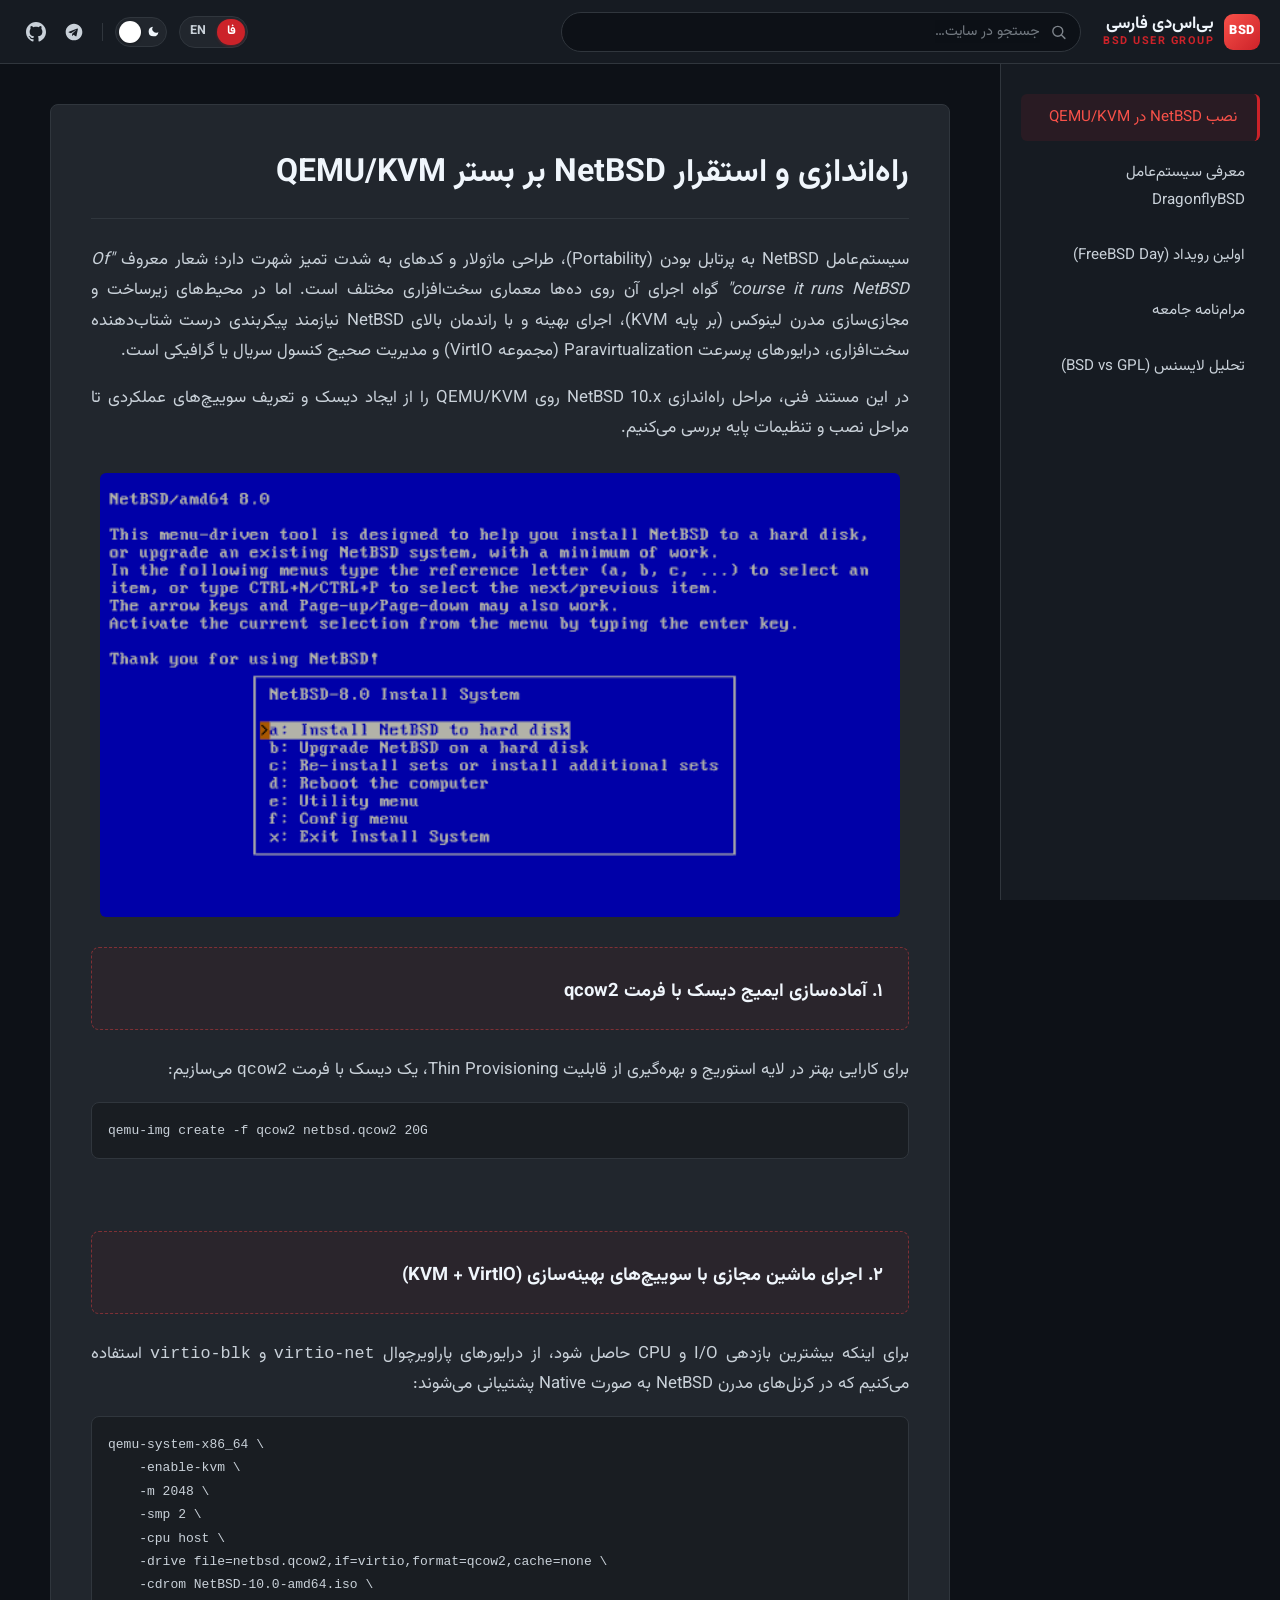
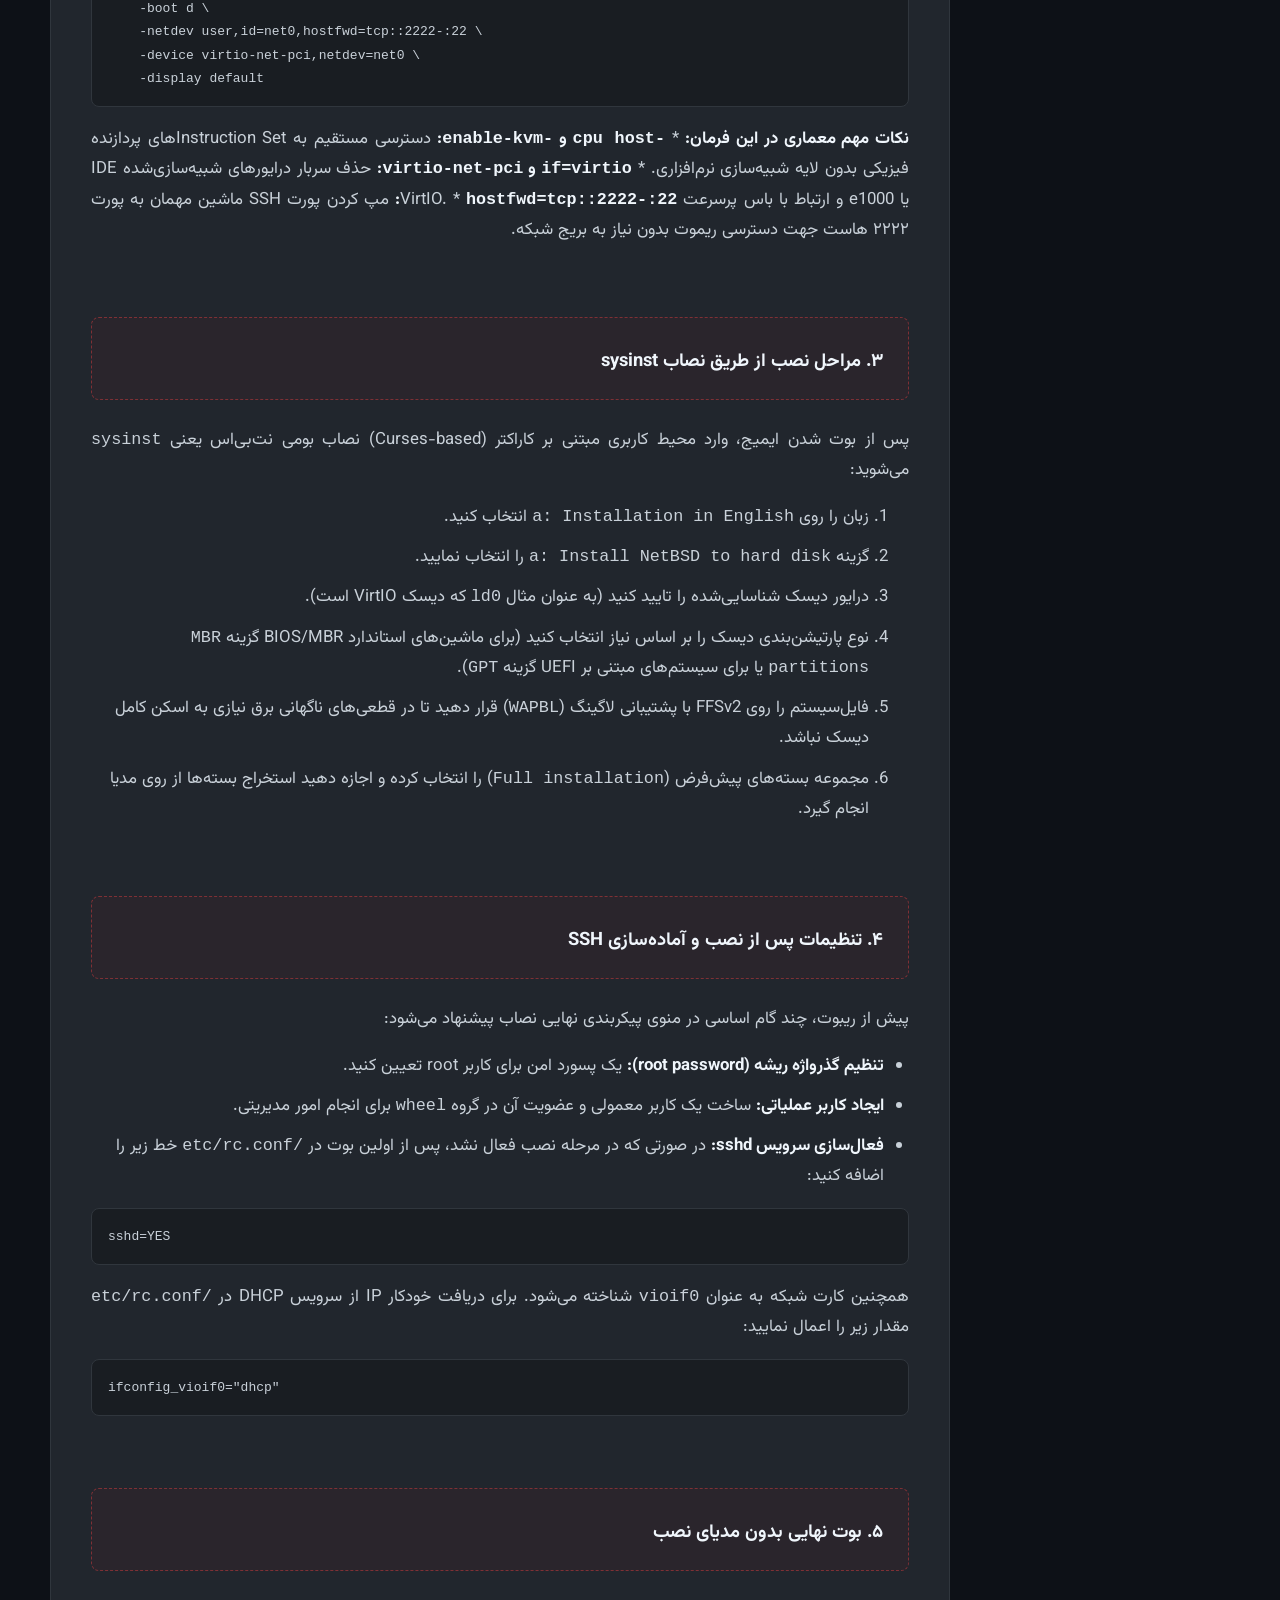
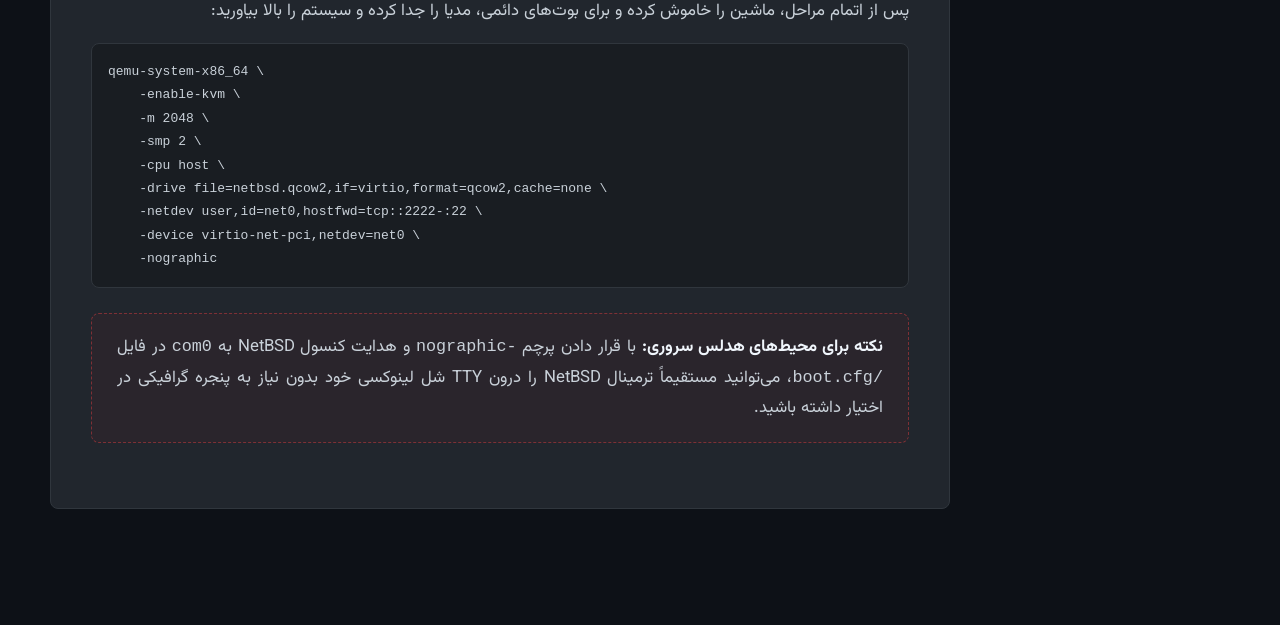
==== commit 2d43b5a5: "style: improve mobile responsiveness, touch targets, and navigation UI" ====
--- a/site/index.html
+++ b/site/index.html
@@ -19,14 +19,10 @@
     
 </head>
 <script>
-    // Theme & Language initialization (at the top to prevent flicker)
+    // Theme initialization (at the top to prevent flicker)
     (function() {
         const currentTheme = localStorage.getItem('theme') || 'dark';
         document.documentElement.setAttribute('data-theme', currentTheme);
-
-        const currentLang = localStorage.getItem('lang') || 'fa';
-        document.documentElement.setAttribute('lang', currentLang);
-        document.documentElement.setAttribute('dir', currentLang === 'en' ? 'ltr' : 'rtl');
     })();
 </script>
 <body>
@@ -34,7 +30,13 @@
 <header class="site-header" id="siteHeader">
     <div class="header-inner">
 
-        <button class="hamburger-btn" id="menuBtn" aria-label="Toggle Menu" aria-controls="sidebar" aria-expanded="false">☰</button>
+        <button class="hamburger-btn" id="menuBtn" aria-label="Toggle Menu" aria-controls="sidebar" aria-expanded="false">
+            <span class="hamburger-icon" aria-hidden="true">
+                <span class="bar"></span>
+                <span class="bar"></span>
+                <span class="bar"></span>
+            </span>
+        </button>
 
         <a class="site-brand" href="./">
             <span class="brand-mark" aria-hidden="true">BSD</span>
@@ -50,14 +52,28 @@
         <div class="header-search" id="headerSearch"
              data-index="./search/search_index.json"
              data-base="./">
-            <span class="search-icon" aria-hidden="true">
-                <svg viewBox="0 0 24 24" width="17" height="17" fill="none" stroke="currentColor" stroke-width="2" stroke-linecap="round">
+            <button type="button" class="search-mobile-toggle" id="searchMobileToggle" aria-label="جستجو در سایت / Search documentation" title="جستجو">
+                <svg viewBox="0 0 24 24" width="18" height="18" fill="none" stroke="currentColor" stroke-width="2.2" stroke-linecap="round">
                     <circle cx="11" cy="11" r="7"></circle>
                     <path d="M16.5 16.5 21 21"></path>
                 </svg>
-            </span>
-            <input type="search" class="search-input" id="siteSearch" placeholder="جستجو در سایت…"
-                   aria-label="جستجو در سایت" autocomplete="off" spellcheck="false">
+            </button>
+            <div class="search-bar-inner">
+                <span class="search-icon" aria-hidden="true">
+                    <svg viewBox="0 0 24 24" width="17" height="17" fill="none" stroke="currentColor" stroke-width="2" stroke-linecap="round">
+                        <circle cx="11" cy="11" r="7"></circle>
+                        <path d="M16.5 16.5 21 21"></path>
+                    </svg>
+                </span>
+                <input type="search" class="search-input" id="siteSearch" placeholder="جستجو در سایت…"
+                       aria-label="جستجو در سایت" autocomplete="off" spellcheck="false">
+                <button type="button" class="search-mobile-close" id="searchMobileClose" aria-label="بستن جستجو / Close search">
+                    <svg viewBox="0 0 24 24" width="18" height="18" fill="none" stroke="currentColor" stroke-width="2.2" stroke-linecap="round" stroke-linejoin="round">
+                        <line x1="18" y1="6" x2="6" y2="18"></line>
+                        <line x1="6" y1="6" x2="18" y2="18"></line>
+                    </svg>
+                </button>
+            </div>
             <div class="search-results" id="searchResults"></div>
         </div>
 
@@ -162,14 +178,14 @@
         </ul>
 
         <div class="sidebar-footer">
-            <a href="https://github.com/bsdfarsi" target="_blank" rel="noopener" aria-label="GitHub">
+            <a href="https://github.com/bsdfarsi" target="_blank" rel="noopener" class="sidebar-social-btn" aria-label="GitHub">
                 <svg class="social-icon" width="20" height="20" viewBox="0 0 24 24" fill="currentColor">
                     <path d="M12 0c-6.626 0-12 5.373-12 12 0 5.302 3.438 9.8 8.207 11.387.599.111.793-.261.793-.577v-2.234c-3.338.726-4.033-1.416-4.033-1.416-.546-1.387-1.333-1.756-1.333-1.756-1.089-.745.083-.729.083-.729 1.205.084 1.839 1.237 1.839 1.237 1.07 1.834 2.807 1.304 3.492.997.107-.775.418-1.305.762-1.604-2.665-.305-5.467-1.334-5.467-5.931 0-1.311.469-2.381 1.236-3.221-.124-.303-.535-1.524.117-3.176 0 0 1.008-.322 3.301 1.23.957-.266 1.983-.399 3.003-.404 1.02.005 2.047.138 3.006.404 2.291-1.552 3.297-1.23 3.297-1.23.653 1.653.242 2.874.118 3.176.77.84 1.235 1.911 1.235 3.221 0 4.609-2.807 5.624-5.479 5.921.43.372.823 1.102.823 2.222v3.293c0 .319.192.694.801.576 4.765-1.589 8.199-6.086 8.199-11.386 0-6.627-5.373-12-12-12z"/>
                 </svg>
                 <span class="lang-fa">گیت‌هاب</span>
                 <span class="lang-en">GitHub</span>
-            </a> | 
-            <a href="https://t.me/bsdfarsi" target="_blank" rel="noopener" aria-label="Telegram">
+            </a>
+            <a href="https://t.me/bsdfarsi" target="_blank" rel="noopener" class="sidebar-social-btn" aria-label="Telegram">
                 <svg class="social-icon" width="20" height="20" viewBox="0 0 24 24" fill="currentColor">
                     <path d="M12 2C6.48 2 2 6.48 2 12s4.48 10 10 10 10-4.48 10-10S17.52 2 12 2zm4.64 6.8-1.68 7.92c-.12.58-.47.72-.96.45l-2.6-1.92-1.25 1.21c-.14.14-.26.26-.53.26l.19-2.65 4.82-4.35c.21-.19-.05-.29-.32-.11l-5.96 3.75-2.57-.8c-.56-.17-.57-.56.12-.83l10.05-3.87c.47-.17.88.11.73.94z"/>
                 </svg>
@@ -179,13 +195,15 @@
         </div>
     </aside>
 
+    <div class="sidebar-backdrop" id="sidebarBackdrop" aria-hidden="true"></div>
+
     <main class="main-content">
         <article class="doc-section">
             <div class="lang-fa">
 <h1 id="netbsd-qemukvm">راه‌اندازی و استقرار NetBSD بر بستر QEMU/KVM</h1>
 <p>سیستم‌عامل NetBSD به پرتابل بودن (Portability)، طراحی ماژولار و کدهای به شدت تمیز شهرت دارد؛ شعار معروف <em>"Of course it runs NetBSD"</em> گواه اجرای آن روی ده‌ها معماری سخت‌افزاری مختلف است. اما در محیط‌های زیرساخت و مجازی‌سازی مدرن لینوکس (بر پایه KVM)، اجرای بهینه و با راندمان بالای NetBSD نیازمند پیکربندی درست شتاب‌دهنده سخت‌افزاری، درایورهای پرسرعت Paravirtualization (مجموعه VirtIO) و مدیریت صحیح کنسول سریال یا گرافیکی است.</p>
 <p>در این مستند فنی، مراحل راه‌اندازی NetBSD 10.x روی QEMU/KVM را از ایجاد دیسک و تعریف سوییچ‌های عملکردی تا مراحل نصب و تنظیمات پایه بررسی می‌کنیم.</p>
-<p><img src="images/dfly.png" alt="NetBSD QEMU Installation" style="width: 100%; max-width: 800px;"></p>
+<p><img src="images/netbsd.png" alt="NetBSD QEMU Installation" style="width: 100%; max-width: 800px;"></p>
 <blockquote>
 <h3 id="qcow2">۱. آماده‌سازی ایمیج دیسک با فرمت qcow2</h3>
 </blockquote>
@@ -347,18 +365,26 @@
 <script>
     const menuBtn = document.getElementById('menuBtn');
     const sidebar = document.getElementById('sidebar');
+    const sidebarBackdrop = document.getElementById('sidebarBackdrop');
     const menuLinks = document.querySelectorAll('.sidebar-menu a');
 
     if (menuBtn && sidebar) {
         const setSidebar = open => {
             sidebar.classList.toggle('open', open);
-            menuBtn.textContent = open ? '✕' : '☰';
             menuBtn.setAttribute('aria-expanded', String(open));
+            if (sidebarBackdrop) {
+                sidebarBackdrop.classList.toggle('active', open);
+            }
+            document.body.classList.toggle('sidebar-locked', open);
         };
 
         menuBtn.addEventListener('click', () => {
             setSidebar(!sidebar.classList.contains('open'));
         });
+
+        if (sidebarBackdrop) {
+            sidebarBackdrop.addEventListener('click', () => setSidebar(false));
+        }
 
         menuLinks.forEach(link => {
             link.addEventListener('click', () => setSidebar(false));
@@ -429,7 +455,6 @@
         langFaBtn.addEventListener('click', () => setLanguage('fa'));
         langEnBtn.addEventListener('click', () => setLanguage('en'));
     }
-
     // Header shadow once the page is scrolled
     const siteHeader = document.getElementById('siteHeader');
 
@@ -447,8 +472,34 @@
     if (searchBox) {
         const input = searchBox.querySelector('.search-input');
         const resultsBox = searchBox.querySelector('.search-results');
+        const mobileToggleBtn = document.getElementById('searchMobileToggle');
+        const mobileCloseBtn = document.getElementById('searchMobileClose');
         const indexUrl = searchBox.dataset.index;
         const baseUrl = searchBox.dataset.base || '';
+
+        const openMobileSearch = () => {
+            searchBox.classList.add('mobile-open');
+            document.body.classList.add('search-open');
+            setTimeout(() => input.focus(), 60);
+            if (input.value.trim().length >= 2) {
+                run();
+            }
+        };
+
+        const closeMobileSearch = () => {
+            searchBox.classList.remove('mobile-open');
+            document.body.classList.remove('search-open');
+            closeResults();
+            input.blur();
+        };
+
+        if (mobileToggleBtn) {
+            mobileToggleBtn.addEventListener('click', openMobileSearch);
+        }
+
+        if (mobileCloseBtn) {
+            mobileCloseBtn.addEventListener('click', closeMobileSearch);
+        }
 
         // Zero-width marks, harakat and spaces are ignored while typing
         const IGNORABLE = '[\\s\\u200b-\\u200f\\u2060-\\u206f\\u064b-\\u0652\\ufeff]*';
@@ -605,6 +656,8 @@
                     snippet.appendChild(highlight(buildSnippet(hit.text, re), re));
                     link.appendChild(snippet);
                 }
+
+                link.addEventListener('click', closeMobileSearch);
 
                 resultsBox.appendChild(link);
                 resultLinks.push(link);
@@ -647,15 +700,25 @@
                 if (resultLinks[activeIndex]) {
                     event.preventDefault();
                     window.location.href = resultLinks[activeIndex].href;
+                    closeMobileSearch();
                 }
             } else if (event.key === 'Escape') {
                 closeResults();
-                input.blur();
+                if (searchBox.classList.contains('mobile-open')) {
+                    closeMobileSearch();
+                } else {
+                    input.blur();
+                }
             }
         });
 
         document.addEventListener('click', event => {
-            if (!searchBox.contains(event.target)) closeResults();
+            if (!searchBox.contains(event.target)) {
+                closeResults();
+                if (searchBox.classList.contains('mobile-open')) {
+                    closeMobileSearch();
+                }
+            }
         });
 
         document.addEventListener('keydown', event => {
@@ -665,8 +728,12 @@
 
             if (openSearch || slashSearch) {
                 event.preventDefault();
-                input.focus();
-                input.select();
+                if (window.innerWidth <= 768) {
+                    openMobileSearch();
+                } else {
+                    input.focus();
+                    input.select();
+                }
             }
         });
     }
--- a/site/css/main.css
+++ b/site/css/main.css
@@ -75,6 +75,7 @@
     align-items: center;
     gap: 18px;
     width: 100%;
+    position: relative;
 }
 
 .site-brand {
@@ -179,12 +180,13 @@
     background-color: var(--card-bg);
     border: 1px solid var(--border-color);
     border-radius: 24px;
-    height: 24px;
+    height: 32px;
     padding: 2px;
     box-sizing: border-box;
-    gap: 2px;
+    gap: 3px;
     flex-shrink: 0;
     transition: background-color 0.3s ease, border-color 0.3s ease;
+    touch-action: manipulation;
 }
 
 .lang-toggle:hover {
@@ -196,19 +198,20 @@
     background: transparent;
     color: var(--text-color);
     font-family: inherit;
-    font-size: 0.72rem;
+    font-size: 0.78rem;
     font-weight: 700;
     line-height: 1;
-    height: 18px;
-    min-width: 22px;
-    padding: 0 5px;
-    border-radius: 12px;
+    height: 26px;
+    min-width: 28px;
+    padding: 0 8px;
+    border-radius: 14px;
     cursor: pointer;
     transition: background-color 0.2s ease, color 0.2s ease, box-shadow 0.2s ease;
     display: inline-flex;
     align-items: center;
     justify-content: center;
     user-select: none;
+    touch-action: manipulation;
 }
 
 .lang-btn:hover:not(.active) {
@@ -261,10 +264,11 @@
     position: relative;
     display: inline-flex;
     align-items: center;
-    width: 48px;
-    height: 24px;
+    width: 52px;
+    height: 30px;
     cursor: pointer;
     user-select: none;
+    touch-action: manipulation;
 }
 
 .theme-toggle input {
@@ -287,7 +291,7 @@
     display: flex;
     align-items: center;
     justify-content: space-between;
-    padding: 0 5px;
+    padding: 0 6px;
     direction: ltr; /* Keeps coordinates predictable regardless of page direction */
 }
 
@@ -303,8 +307,8 @@
 .theme-toggle .slider:before {
     position: absolute;
     content: "";
-    height: 16px;
-    width: 16px;
+    height: 22px;
+    width: 22px;
     left: 3px;
     bottom: 3px;
     background-color: #ffffff;
@@ -320,7 +324,7 @@
 }
 
 .theme-toggle input:checked + .slider:before {
-    transform: translateX(24px);
+    transform: translateX(22px);
     background-color: var(--primary-color);
     box-shadow: 0 1px 3px rgba(204, 34, 41, 0.35);
 }
@@ -349,6 +353,39 @@
     max-width: 520px;
     min-width: 0;
     margin: 0 4px;
+}
+
+.search-mobile-toggle {
+    display: none;
+    background: transparent;
+    border: none;
+    color: var(--text-color);
+    width: 36px;
+    height: 36px;
+    border-radius: 50%;
+    cursor: pointer;
+    align-items: center;
+    justify-content: center;
+    transition: background-color 0.2s ease, color 0.2s ease;
+    touch-action: manipulation;
+}
+
+.search-mobile-toggle:hover,
+.search-mobile-toggle:focus-visible {
+    background-color: rgba(255, 255, 255, 0.08);
+    color: var(--primary-hover);
+}
+
+[data-theme="light"] .search-mobile-toggle:hover,
+[data-theme="light"] .search-mobile-toggle:focus-visible {
+    background-color: rgba(0, 0, 0, 0.06);
+}
+
+.search-bar-inner {
+    position: relative;
+    width: 100%;
+    display: flex;
+    align-items: center;
 }
 
 .search-icon {
@@ -361,6 +398,10 @@
     pointer-events: none;
     display: flex;
     transition: opacity 0.2s ease;
+}
+
+.search-mobile-close {
+    display: none;
 }
 
 .search-input {
@@ -642,14 +683,63 @@
 
 .hamburger-btn {
     display: none;
-    background: none;
+    background: transparent;
     border: none;
-    font-size: 1.5rem;
-    line-height: 1;
+    width: 40px;
+    height: 40px;
     cursor: pointer;
+    border-radius: 8px;
+    padding: 0;
+    align-items: center;
+    justify-content: center;
     color: var(--text-strong);
-    padding: 6px 10px;
+    transition: background-color 0.2s ease;
     flex-shrink: 0;
+    touch-action: manipulation;
+}
+
+.hamburger-btn:hover,
+.hamburger-btn:focus-visible {
+    background-color: rgba(255, 255, 255, 0.08);
+}
+
+[data-theme="light"] .hamburger-btn:hover,
+[data-theme="light"] .hamburger-btn:focus-visible {
+    background-color: rgba(0, 0, 0, 0.06);
+}
+
+.hamburger-icon {
+    width: 20px;
+    height: 14px;
+    position: relative;
+    display: flex;
+    flex-direction: column;
+    justify-content: space-between;
+}
+
+.hamburger-icon .bar {
+    display: block;
+    width: 100%;
+    height: 2px;
+    background-color: currentColor;
+    border-radius: 2px;
+    transition: transform 0.25s ease, opacity 0.2s ease;
+}
+
+.hamburger-btn[aria-expanded="true"] .bar:nth-child(1) {
+    transform: translateY(6px) rotate(45deg);
+}
+
+.hamburger-btn[aria-expanded="true"] .bar:nth-child(2) {
+    opacity: 0;
+}
+
+.hamburger-btn[aria-expanded="true"] .bar:nth-child(3) {
+    transform: translateY(-6px) rotate(-45deg);
+}
+
+.sidebar-backdrop {
+    display: none;
 }
 
 @media (max-width: 900px) {
@@ -658,7 +748,7 @@
     }
 
     .hamburger-btn {
-        display: block;
+        display: inline-flex;
     }
 
     .sidebar {
@@ -692,25 +782,70 @@
         transform: translateX(0);
     }
 
+    .sidebar-menu li {
+        margin-bottom: 6px;
+    }
+
+    .sidebar-menu a {
+        min-height: 46px;
+        display: flex;
+        align-items: center;
+        padding: 12px 16px;
+        font-size: 0.98rem;
+        border-radius: 8px;
+        touch-action: manipulation;
+    }
+
     .sidebar-footer {
-        display: block;
+        display: flex;
+        gap: 10px;
+        margin-top: auto;
+        padding-top: 20px;
+        border-top: 1px solid var(--border-color);
+    }
+
+    .sidebar-social-btn {
+        flex: 1;
+        display: inline-flex;
+        align-items: center;
+        justify-content: center;
+        gap: 8px;
+        min-height: 44px;
+        padding: 8px 12px;
+        background-color: var(--card-bg);
+        border: 1px solid var(--border-color);
+        border-radius: 8px;
+        color: var(--text-color);
+        font-size: 0.88rem;
+        font-weight: 500;
+        text-decoration: none;
+        transition: all 0.2s ease;
+        touch-action: manipulation;
+    }
+
+    .sidebar-social-btn:hover,
+    .sidebar-social-btn:active {
+        background-color: rgba(204, 34, 41, 0.1);
+        border-color: var(--primary-hover);
+        color: var(--primary-hover);
     }
 
     .main-content {
-        padding: 20px 20px 40px 20px;
+        padding: 24px 20px 48px 20px;
     }
     
     .doc-section {
-        padding: 30px 20px;
+        padding: 30px 22px;
     }
 }
 
 @media (max-width: 768px) {
     .header-inner {
-        gap: 12px;
-    }
-
-    /* Socials and separator live in the drawer footer at this width */
+        gap: 10px;
+        padding: 0 12px;
+    }
+
+    /* Socials and separator live in the drawer footer on mobile */
     .header-socials,
     .header-separator {
         display: none;
@@ -719,16 +854,127 @@
     .brand-tagline {
         display: none;
     }
+
+    /* Mobile Search Activation */
+    .header-actions {
+        margin-inline-start: 0;
+    }
+
+    .header-search {
+        flex: 0 0 auto;
+        max-width: none;
+        margin: 0;
+        margin-inline-start: auto;
+    }
+
+    .search-mobile-toggle {
+        display: inline-flex;
+    }
+
+    .search-bar-inner {
+        display: none;
+    }
+
+    .header-search.mobile-open {
+        position: static;
+    }
+
+    .header-search.mobile-open .search-bar-inner {
+        display: flex;
+        position: absolute;
+        inset: 0;
+        z-index: 1005;
+        background-color: var(--header-bg);
+        backdrop-filter: blur(16px);
+        padding: 0 10px;
+        gap: 8px;
+        align-items: center;
+        width: 100%;
+        box-sizing: border-box;
+        animation: fadeIn 0.15s ease-out;
+    }
+
+    .header-search.mobile-open .search-input {
+        height: 42px;
+        font-size: 0.95rem;
+        flex: 1;
+        padding-inline-start: 40px;
+        padding-inline-end: 12px;
+    }
+
+    .header-search.mobile-open .search-mobile-close {
+        display: inline-flex;
+        align-items: center;
+        justify-content: center;
+        width: 38px;
+        height: 38px;
+        border: none;
+        background: transparent;
+        color: var(--text-color);
+        border-radius: 8px;
+        cursor: pointer;
+        flex-shrink: 0;
+        touch-action: manipulation;
+    }
+
+    .header-search.mobile-open .search-mobile-close:hover,
+    .header-search.mobile-open .search-mobile-close:focus-visible {
+        background-color: rgba(255, 255, 255, 0.08);
+        color: var(--text-strong);
+    }
+
+    [data-theme="light"] .header-search.mobile-open .search-mobile-close:hover {
+        background-color: rgba(0, 0, 0, 0.06);
+    }
+
+    .header-search.mobile-open .search-results {
+        position: fixed;
+        top: var(--header-height);
+        inset-inline: 0;
+        bottom: 0;
+        max-height: none;
+        width: 100%;
+        border-radius: 0;
+        border: none;
+        border-top: 1px solid var(--border-color);
+        background-color: var(--bg-color);
+        z-index: 1004;
+        padding: 14px 14px 40px 14px;
+        box-shadow: none;
+        overflow-y: auto;
+        -webkit-overflow-scrolling: touch;
+    }
+
+    .search-result {
+        padding: 14px 14px;
+        margin-bottom: 8px;
+        background-color: var(--card-bg);
+        border: 1px solid var(--border-color);
+        border-radius: 10px;
+    }
+
+    .search-result-title {
+        font-size: 1rem;
+    }
 }
 
 @media (max-width: 560px) {
+    .site-header {
+        height: 58px;
+    }
+
+    :root {
+        --header-height: 58px;
+    }
+
     .header-inner {
-        padding: 0 8px;
+        padding: 0 10px;
         gap: 6px;
     }
 
-    .header-actions {
-        gap: 6px;
+    .hamburger-btn {
+        width: 38px;
+        height: 38px;
     }
 
     .brand-mark {
@@ -738,34 +984,115 @@
     }
 
     .brand-name {
-        font-size: 0.9rem;
-    }
-
-    .header-search {
-        margin: 0;
-    }
-
-    .search-input {
-        height: 32px;
-        font-size: 0.8rem;
-        padding-inline-start: 32px;
-        padding-inline-end: 8px;
-    }
-
-    .search-icon {
-        inset-inline-start: 10px;
-    }
-
-    .search-icon svg {
-        width: 14px;
-        height: 14px;
+        font-size: 0.88rem;
+    }
+
+    .header-actions {
+        gap: 6px;
+    }
+
+    .lang-toggle {
+        height: 30px;
+        padding: 2px;
+    }
+
+    .lang-btn {
+        height: 24px;
+        min-width: 26px;
+        padding: 0 6px;
+        font-size: 0.72rem;
+    }
+
+    .theme-toggle .switch {
+        width: 48px;
+        height: 28px;
+    }
+
+    .theme-toggle .slider:before {
+        height: 20px;
+        width: 20px;
+    }
+
+    .theme-toggle input:checked + .slider:before {
+        transform: translateX(20px);
+    }
+
+    .search-mobile-toggle {
+        width: 34px;
+        height: 34px;
     }
 
     .main-content {
-        padding: 16px 12px 32px 12px;
+        padding: 16px 12px 36px 12px;
     }
 
     .doc-section {
-        padding: 24px 16px;
-    }
-}
+        padding: 22px 14px;
+        border-radius: 10px;
+    }
+
+    .doc-section h1 {
+        font-size: 1.55rem;
+        line-height: 1.35;
+        margin-bottom: 20px;
+    }
+
+    .doc-section h2 {
+        font-size: 1.25rem;
+        margin-top: 28px;
+    }
+
+    .doc-section h3 {
+        font-size: 1.1rem;
+    }
+
+    .doc-section p,
+    .doc-section li {
+        font-size: 0.96rem;
+        line-height: 1.75;
+    }
+
+    .doc-section pre {
+        padding: 12px 10px;
+        font-size: 0.82rem;
+        border-radius: 6px;
+        -webkit-overflow-scrolling: touch;
+    }
+
+    .doc-section table {
+        display: block;
+        width: 100%;
+        overflow-x: auto;
+        -webkit-overflow-scrolling: touch;
+    }
+
+    .doc-section blockquote {
+        padding: 2px 16px;
+        margin: 18px 0;
+    }
+
+    .doc-section img {
+        max-width: 100%;
+        height: auto;
+    }
+}
+
+@media (max-width: 375px) {
+    .header-inner {
+        padding: 0 6px;
+        gap: 4px;
+    }
+
+    .header-actions {
+        gap: 4px;
+    }
+
+    .brand-name {
+        font-size: 0.82rem;
+    }
+
+    .brand-mark {
+        width: 28px;
+        height: 28px;
+    }
+}
